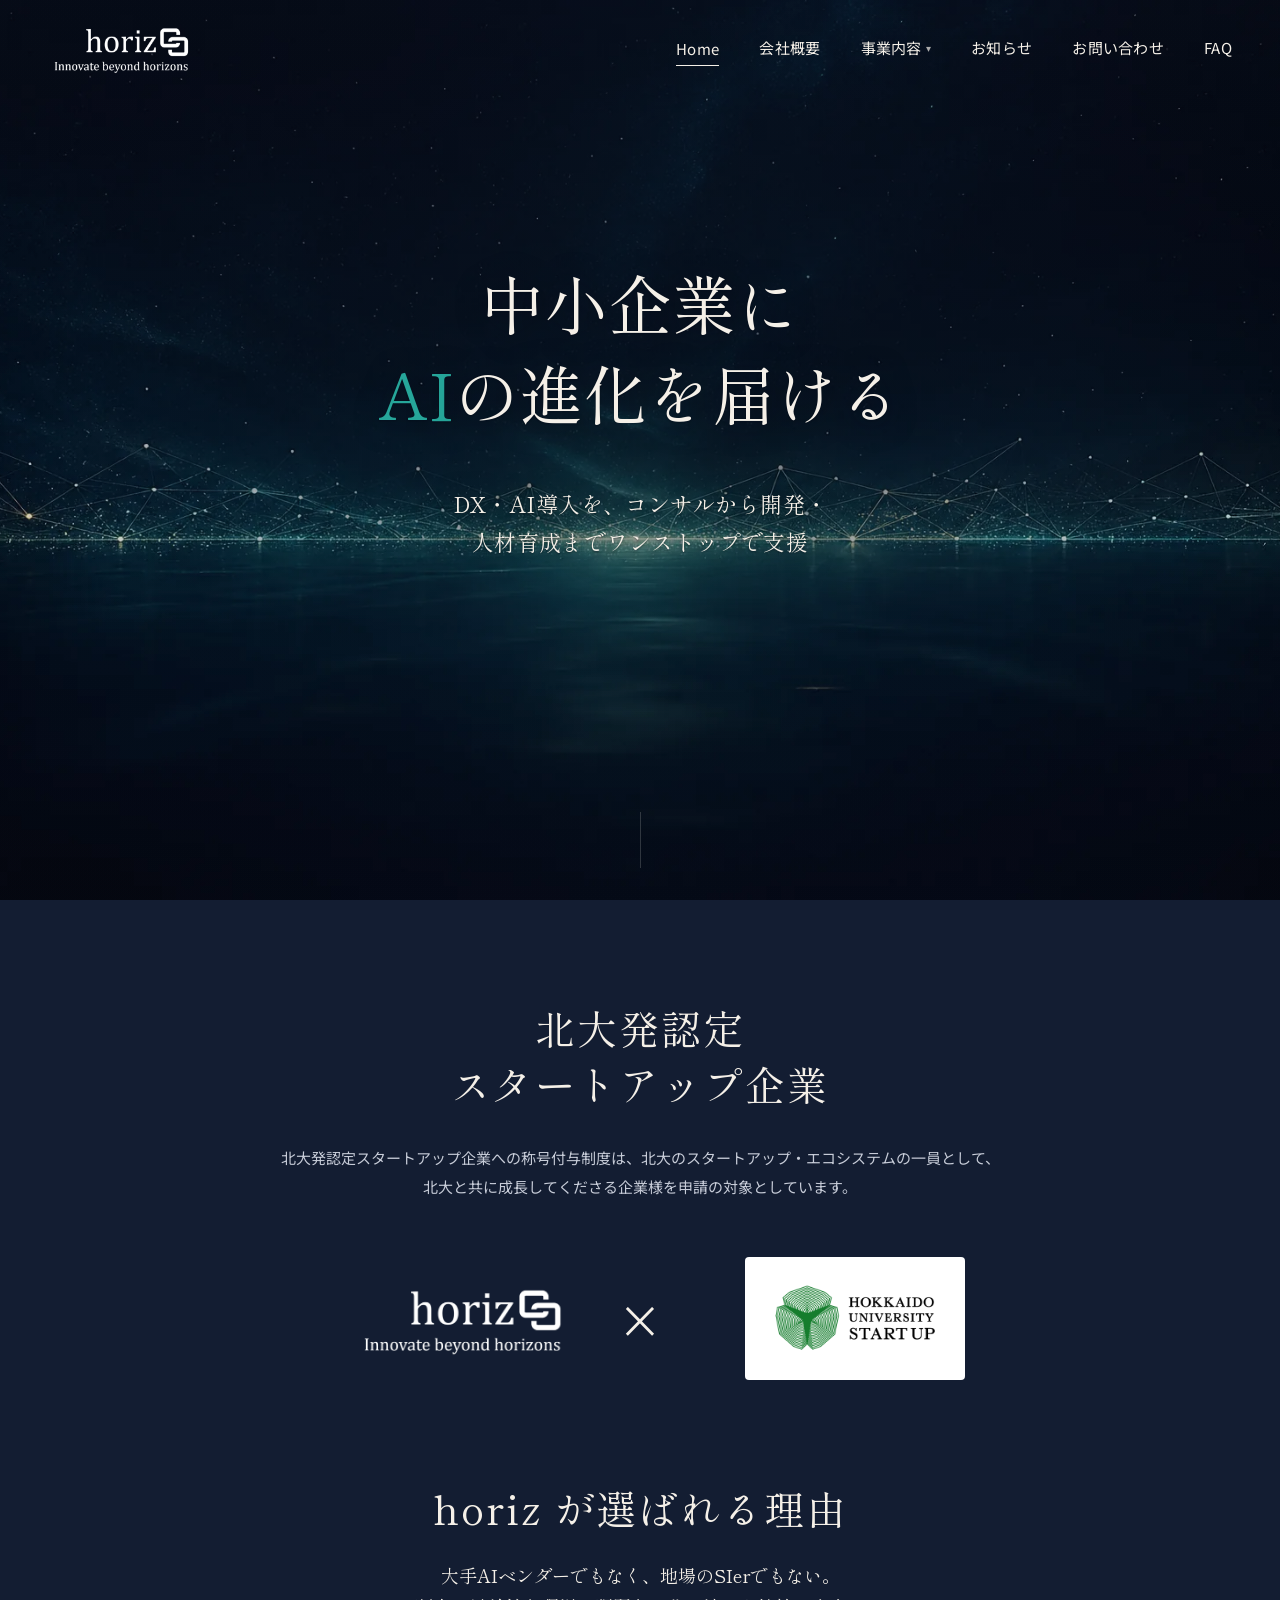
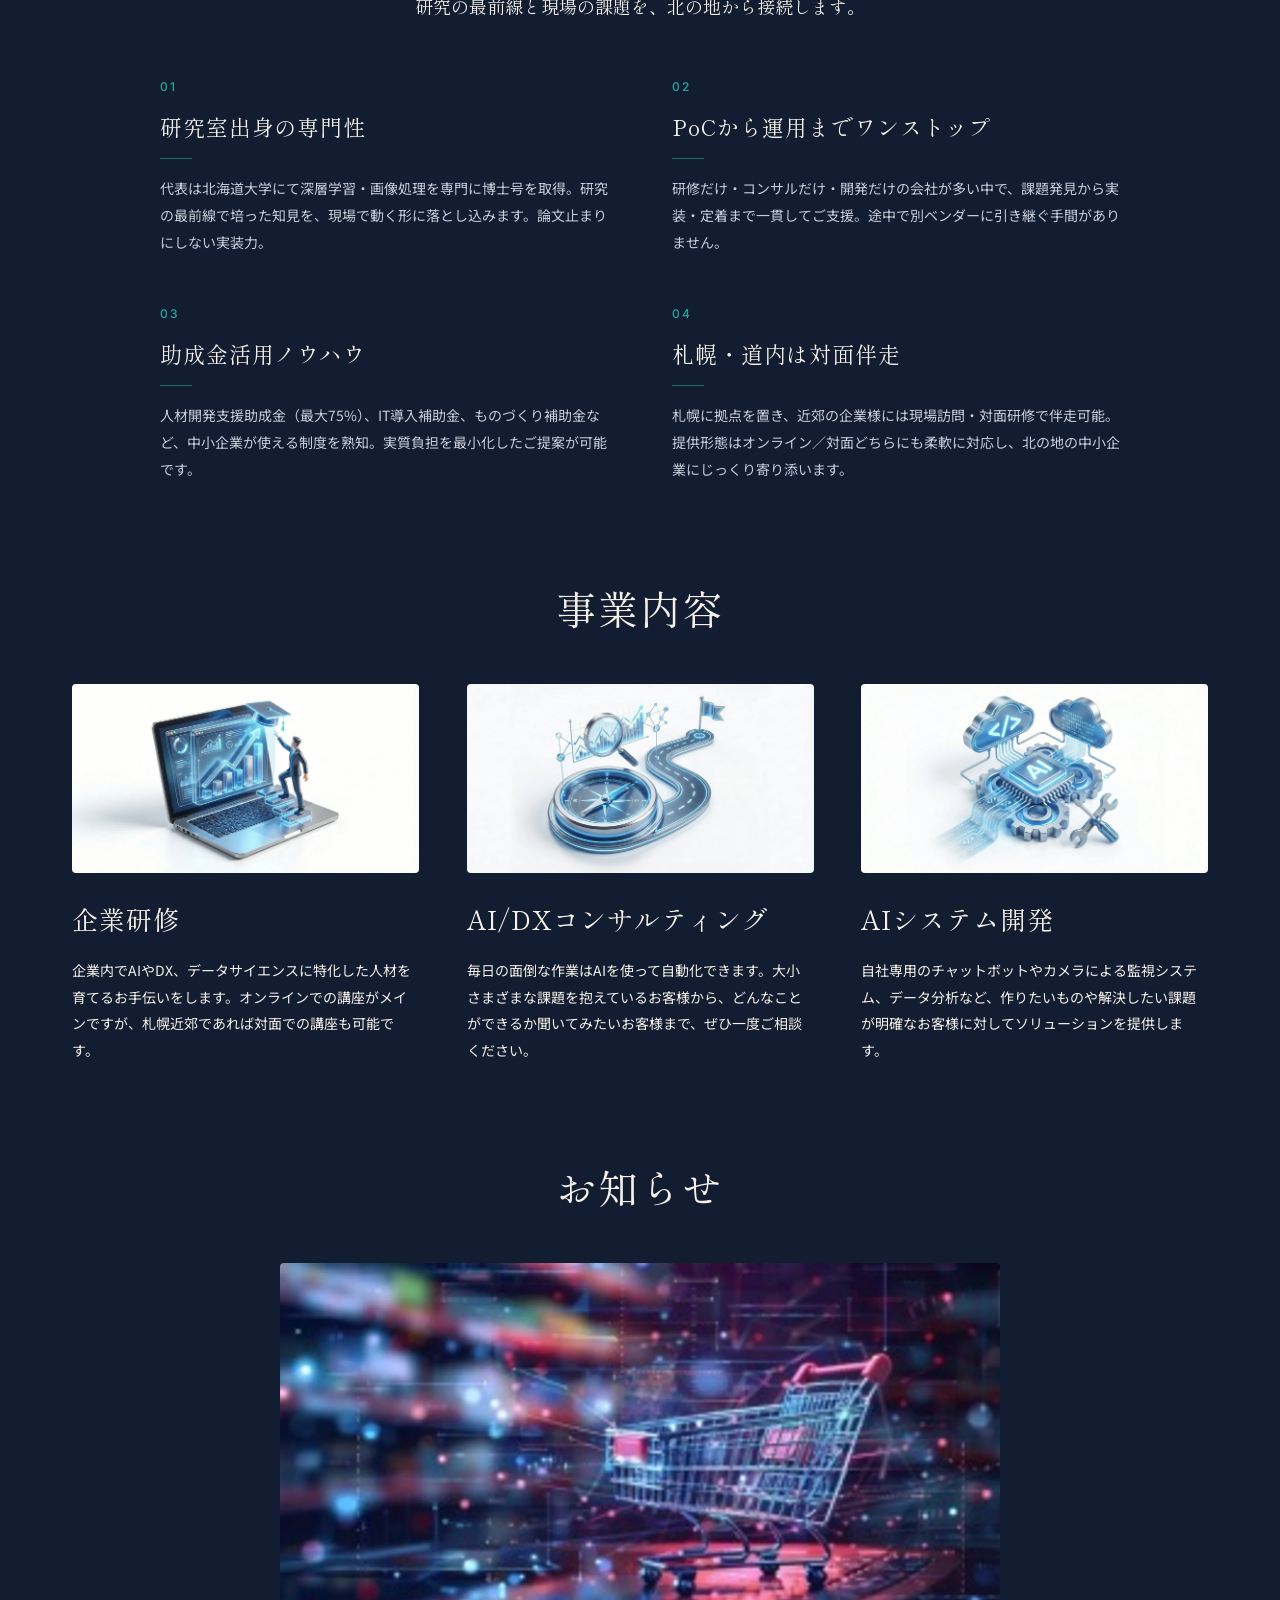
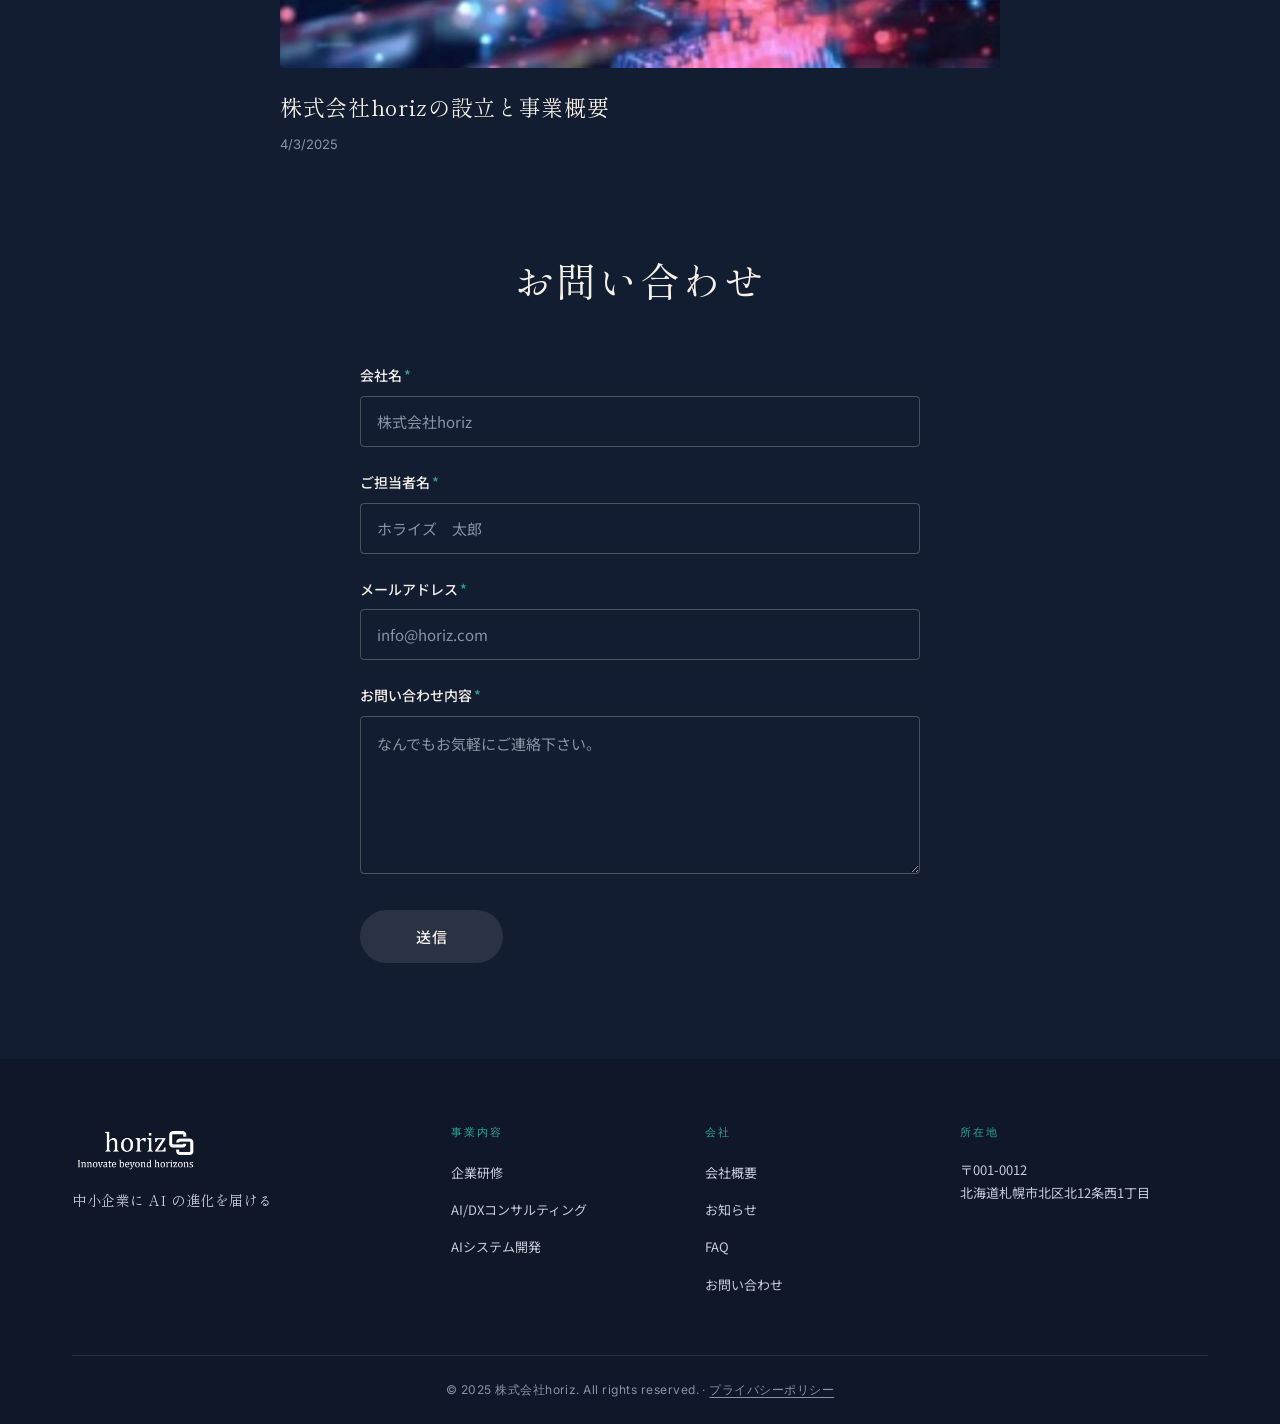
==== index.html @ b1326341 "hero: テキスト中央寄せ＋上寄り配置で輝点ホライズンを回避、可読性強化 - justify-content: center で水平中央 - align-items: flex-start + pa" ====
<!doctype html>
<html lang="ja">
<head>
<meta charset="utf-8">
<meta name="viewport" content="width=device-width, initial-scale=1">
<script>
// WebP サポート検出 — 検出できたら <html> に webp-supported クラスを付与
(function () {
  var img = new Image();
  img.onload = img.onerror = function () {
    if (img.height === 2) document.documentElement.classList.add('webp-supported');
  };
  img.src = '[data-uri]';
})();
</script>
<title>札幌のAI/DX研修・コンサル | 株式会社horiz</title>
<meta name="description" content="中小企業に AI の進化を届ける。AI/DX法人研修、コンサルティング、AIシステム開発をワンストップで支援。札幌・北海道発、北大認定スタートアップ。">
<link rel="canonical" href="https://horiz-ai.com/">
<link rel="icon" href="/assets/images/icon.png">

<!-- Open Graph -->
<meta property="og:title" content="札幌のAI/DX研修・コンサル | 株式会社horiz">
<meta property="og:description" content="中小企業に AI の進化を届ける。AI/DX法人研修、コンサルティング、AIシステム開発をワンストップで支援。札幌・北海道発、北大認定スタートアップ。">
<meta property="og:type" content="website">
<meta property="og:url" content="https://horiz-ai.com/">
<meta property="og:image" content="https://horiz-ai.com/assets/images/home_hero.png">
<meta property="og:site_name" content="株式会社horiz">
<meta property="og:locale" content="ja_JP">

<!-- Twitter -->
<meta name="twitter:card" content="summary_large_image">
<meta name="twitter:title" content="札幌のAI/DX研修・コンサル | 株式会社horiz">
<meta name="twitter:description" content="中小企業に AI の進化を届ける。AI/DX法人研修、コンサルティング、AIシステム開発をワンストップで支援。札幌・北海道発、北大認定スタートアップ。">
<meta name="twitter:image" content="https://horiz-ai.com/assets/images/home_hero.png">

<link rel="preconnect" href="https://fonts.googleapis.com">
<link rel="preconnect" href="https://fonts.gstatic.com" crossorigin>
<link rel="dns-prefetch" href="https://horiz-ai.com">
<link href="https://fonts.googleapis.com/css2?family=Shippori+Mincho:wght@400;500;600;700&family=Noto+Sans+JP:wght@300;400;500;700&family=Inter:wght@300;400;500;600&display=swap" rel="stylesheet">
<link rel="stylesheet" href="/assets/css/style.css?v=1777561081">
<link rel="preload" as="image" href="/assets/images/home_hero.webp" type="image/webp" fetchpriority="high"><link rel="preload" as="image" href="/assets/images/home_hero.png" fetchpriority="high">




<script type="application/ld+json">
{
  "@context": "https://schema.org",
  "@type": ["Organization", "LocalBusiness"],
  "name": "株式会社horiz",
  "alternateName": "horiz",
  "url": "https://horiz-ai.com",
  "logo": "https://horiz-ai.com/assets/images/logo_white.png",
  "image": "https://horiz-ai.com/assets/images/home_hero.png",
  "description": "AI・DX領域に特化したテクノロジー企業。札幌・北海道発、北大認定スタートアップ。法人研修、AI/DXコンサルティング、AIシステム開発の3本柱で中小企業をワンストップ支援。",
  "founder": {
    "@type": "Person",
    "name": "西浦 翼",
    "jobTitle": "代表取締役"
  },
  "foundingDate": "2025-03-10",
  "address": {
    "@type": "PostalAddress",
    "postalCode": "001-0012",
    "addressRegion": "北海道",
    "addressLocality": "札幌市北区",
    "streetAddress": "北12条西1丁目",
    "addressCountry": "JP"
  },
  "areaServed": {
    "@type": "Country",
    "name": "Japan"
  },
  "knowsAbout": ["AI", "DX", "深層学習", "画像処理", "機械学習", "生成AI"],
  "sameAs": []
}
</script>


</head>
<body class="page-home">
<a class="skip-link" href="#main">本文へスキップ</a>
<div class="scroll-progress" aria-hidden="true"></div>

<header class="site-header">
  <div class="header-inner">
    <a class="brand" href="/">
      <img src="/assets/images/logo_white.png" alt="horiz — Innovate beyond horizons" class="brand-mark">
    </a>
    <button class="nav-toggle" aria-label="メニューを開く" aria-expanded="false" aria-controls="primaryNav">
      <span></span><span></span><span></span>
    </button>
    <nav class="primary-nav" id="primaryNav">
      <ul class="nav-list"><li class="nav-item is-active"><a class="nav-link" href="/">Home</a></li><li class="nav-item"><a class="nav-link" href="/about/">会社概要</a></li><li class="nav-item has-dropdown">  <span class="nav-link">事業内容<span class="caret">▾</span></span>  <div class="nav-dropdown"><a class="nav-sub-item" href="/training/">企業研修</a><a class="nav-sub-item" href="/consulting/">AI/DXコンサルティング</a><a class="nav-sub-item" href="/development/">システム開発</a></div></li><li class="nav-item"><a class="nav-link" href="/news/">お知らせ</a></li><li class="nav-item"><a class="nav-link" href="/contact/">お問い合わせ</a></li><li class="nav-item"><a class="nav-link" href="/faq/">FAQ</a></li></ul>
    </nav>
  </div>
</header>
<main id="main" tabindex="-1">

<section class="hero hero-home bg-home">
  <div class="hero-inner hero-home-inner">
    <div class="hero-text">
      <h1 class="hero-title">
        <span class="hero-line">中小企業に</span>
        <span class="hero-line"><span class="accent-teal">AI</span>の進化を届ける</span>
      </h1>
      <p class="hero-lede">DX・AI導入を、コンサルから開発・<br>人材育成までワンストップで支援</p>
    </div>
  </div>
  <div class="scroll-indicator" aria-hidden="true"><span class="scroll-indicator-line"></span></div>
</section>

<section class="section section-hus">
  <div class="container">
    <h2 class="section-title">北大発認定<br>スタートアップ企業</h2>
    <p class="hus-body">北大発認定スタートアップ企業への称号付与制度は、北大のスタートアップ・エコシステムの一員として、北大と共に成長してくださる企業様を申請の対象としています。</p>
    <div class="hus-lockup">
      <picture><source srcset="/assets/images/logo_white.webp" type="image/webp"><img src="/assets/images/logo_white.png" alt="horiz" class="hus-horiz" loading="lazy" decoding="async"></picture>
      <span class="hus-x">×</span>
      <picture><source srcset="/assets/images/hus_logo.webp" type="image/webp"><img src="/assets/images/hus_logo.png" alt="HOKKAIDO UNIVERSITY START UP" class="hus-img" loading="lazy" decoding="async"></picture>
    </div>
  </div>
</section>

<section class="section section-why">
  <div class="container">
    <h2 class="section-title">horiz が選ばれる理由</h2>
    <p class="section-lede">大手AIベンダーでもなく、地場のSIerでもない。<br>研究の最前線と現場の課題を、北の地から接続します。</p>
    <div class="why-grid">
      <div class="why-cell">
        <span class="why-num">01</span>
        <h3 class="why-title">研究室出身の専門性</h3>
        <p class="why-body">代表は北海道大学にて深層学習・画像処理を専門に博士号を取得。研究の最前線で培った知見を、現場で動く形に落とし込みます。論文止まりにしない実装力。</p>
      </div>
      <div class="why-cell">
        <span class="why-num">02</span>
        <h3 class="why-title">PoCから運用までワンストップ</h3>
        <p class="why-body">研修だけ・コンサルだけ・開発だけの会社が多い中で、課題発見から実装・定着まで一貫してご支援。途中で別ベンダーに引き継ぐ手間がありません。</p>
      </div>
      <div class="why-cell">
        <span class="why-num">03</span>
        <h3 class="why-title">助成金活用ノウハウ</h3>
        <p class="why-body">人材開発支援助成金（最大75%）、IT導入補助金、ものづくり補助金など、中小企業が使える制度を熟知。実質負担を最小化したご提案が可能です。</p>
      </div>
      <div class="why-cell">
        <span class="why-num">04</span>
        <h3 class="why-title">札幌・道内は対面伴走</h3>
        <p class="why-body">札幌に拠点を置き、近郊の企業様には現場訪問・対面研修で伴走可能。提供形態はオンライン／対面どちらにも柔軟に対応し、北の地の中小企業にじっくり寄り添います。</p>
      </div>
    </div>
  </div>
</section>

<section class="section section-services">
  <div class="container">
    <h2 class="section-title">事業内容</h2>
    <div class="services-grid">
      <a class="service-tile" href="/training/">
        <div class="service-image"><picture><source srcset="/assets/images/svc_training.webp" type="image/webp"><img src="/assets/images/svc_training.png" alt="企業研修" loading="lazy" decoding="async"></picture></div>
        <h3 class="service-title">企業研修</h3>
        <p class="service-body">企業内でAIやDX、データサイエンスに特化した人材を育てるお手伝いをします。オンラインでの講座がメインですが、札幌近郊であれば対面での講座も可能です。</p>
      </a>
      <a class="service-tile" href="/consulting/">
        <div class="service-image"><picture><source srcset="/assets/images/svc_consulting.webp" type="image/webp"><img src="/assets/images/svc_consulting.png" alt="AI/DXコンサルティング" loading="lazy" decoding="async"></picture></div>
        <h3 class="service-title">AI/DXコンサルティング</h3>
        <p class="service-body">毎日の面倒な作業はAIを使って自動化できます。大小さまざまな課題を抱えているお客様から、どんなことができるか聞いてみたいお客様まで、ぜひ一度ご相談ください。</p>
      </a>
      <a class="service-tile" href="/development/">
        <div class="service-image"><picture><source srcset="/assets/images/svc_development.webp" type="image/webp"><img src="/assets/images/svc_development.png" alt="AIシステム開発" loading="lazy" decoding="async"></picture></div>
        <h3 class="service-title">AIシステム開発</h3>
        <p class="service-body">自社専用のチャットボットやカメラによる監視システム、データ分析など、作りたいものや解決したい課題が明確なお客様に対してソリューションを提供します。</p>
      </a>
    </div>
  </div>
</section>

<section class="section section-news-teaser">
  <div class="container">
    <h2 class="section-title">お知らせ</h2>
    <div class="news-teaser">
      <a class="news-card" href="/news/">
        <div class="news-image"><picture><source srcset="/assets/images/case_forecast.webp" type="image/webp"><img src="/assets/images/case_forecast.jpg" alt="" loading="lazy" decoding="async"></picture></div>
        <h3 class="news-title">株式会社horizの設立と事業概要</h3>
        <p class="news-date">4/3/2025</p>
      </a>
    </div>
  </div>
</section>

<section class="section section-contact" id="contact">
  <div class="container">
    <h2 class="section-title">お問い合わせ</h2>
    <form class="contact-form" action="#mailto" method="post">
      <div class="form-row">
        <label class="form-label" for="company">会社名<span class="req">*</span></label>
        <input type="text" id="company" name="company" placeholder="株式会社horiz" required>
      </div>
      <div class="form-row">
        <label class="form-label" for="name">ご担当者名<span class="req">*</span></label>
        <input type="text" id="name" name="name" placeholder="ホライズ　太郎" required>
      </div>
      <div class="form-row">
        <label class="form-label" for="email">メールアドレス<span class="req">*</span></label>
        <input type="email" id="email" name="email" placeholder="info@horiz.com" required>
      </div>
      <div class="form-row">
        <label class="form-label" for="message">お問い合わせ内容<span class="req">*</span></label>
        <textarea id="message" name="message" rows="5" placeholder="なんでもお気軽にご連絡下さい。" required></textarea>
      </div>
      <button class="form-submit" type="submit">送信</button>
      <div class="form-status" role="status" aria-live="polite">
        <strong>メールアプリを開きました。</strong> 内容を確認のうえ送信してください。<br>
        メールアプリが起動しない場合は、お手数ですが <a href="mailto:horiz.hokudai@gmail.com">horiz.hokudai@gmail.com</a> 宛にお送りください。
      </div>
    </form>
  </div>
</section>
</main>

<footer class="site-footer">
  <div class="footer-inner">
    <div class="footer-grid">
      <div class="footer-col footer-brand">
        <img src="/assets/images/logo_white.png" alt="horiz" class="footer-logo">
        <p class="footer-tagline">中小企業に AI の進化を届ける</p>
      </div>
      <nav class="footer-col" aria-label="フッター・ナビゲーション">
        <h4 class="footer-heading">事業内容</h4>
        <ul class="footer-links">
          <li><a href="/training/">企業研修</a></li>
          <li><a href="/consulting/">AI/DXコンサルティング</a></li>
          <li><a href="/development/">AIシステム開発</a></li>
        </ul>
      </nav>
      <nav class="footer-col" aria-label="フッター・会社情報">
        <h4 class="footer-heading">会社</h4>
        <ul class="footer-links">
          <li><a href="/about/">会社概要</a></li>
          <li><a href="/news/">お知らせ</a></li>
          <li><a href="/faq/">FAQ</a></li>
          <li><a href="/contact/">お問い合わせ</a></li>
        </ul>
      </nav>
      <div class="footer-col">
        <h4 class="footer-heading">所在地</h4>
        <p class="footer-address">〒001-0012<br>北海道札幌市北区北12条西1丁目</p>
      </div>
    </div>
    <div class="footer-bottom">
      <p class="copyright">© 2025 株式会社horiz. All rights reserved. · <a href="/privacy/" class="footer-legal-link">プライバシーポリシー</a></p>
    </div>
  </div>
</footer>
<button class="back-to-top" aria-label="ページトップへ戻る" type="button"><span aria-hidden="true">↑</span></button>
<a class="floating-cta" href="/contact/">無料相談 →</a>
<script>
(function () {
  // ────── 旧Hostinger版のService Worker / Cache Storage を一括解除 ──────
  // Hostinger Builder製のサイトはPWA化のためSWを登録していたため、
  // URLバー直打ちで古いキャッシュが返る問題が発生する。これを掃除する。
  if ('serviceWorker' in navigator && navigator.serviceWorker.getRegistrations) {
    navigator.serviceWorker.getRegistrations().then(function (regs) {
      regs.forEach(function (r) { try { r.unregister(); } catch (e) {} });
    }).catch(function () {});
  }
  if (typeof caches !== 'undefined' && caches.keys) {
    caches.keys().then(function (keys) {
      keys.forEach(function (k) { try { caches.delete(k); } catch (e) {} });
    }).catch(function () {});
  }

  // ────── ヘッダー / Back-to-Top / Floating CTA / スクロール進捗バー ──────
  var header = document.querySelector('.site-header');
  var backTop = document.querySelector('.back-to-top');
  var floatCta = document.querySelector('.floating-cta');
  var progress = document.querySelector('.scroll-progress');
  var lastScroll = -1;
  var rafId = null;
  function updateScrollUI() {
    rafId = null;
    var y = window.pageYOffset || document.documentElement.scrollTop;
    if (y === lastScroll) return;
    lastScroll = y;
    if (header) {
      if (y > 40) header.classList.add('is-scrolled');
      else header.classList.remove('is-scrolled');
    }
    if (backTop) {
      if (y > 600) backTop.classList.add('is-visible');
      else backTop.classList.remove('is-visible');
    }
    if (floatCta) {
      if (y > 400) floatCta.classList.add('is-visible');
      else floatCta.classList.remove('is-visible');
    }
    if (progress) {
      var docH = document.documentElement.scrollHeight - window.innerHeight;
      var pct = docH > 0 ? Math.min(100, (y / docH) * 100) : 0;
      progress.style.transform = 'scaleX(' + (pct / 100) + ')';
    }
  }
  window.addEventListener('scroll', function () {
    if (rafId === null) rafId = window.requestAnimationFrame(updateScrollUI);
  }, { passive: true });
  updateScrollUI();
  if (backTop) {
    backTop.addEventListener('click', function () {
      window.scrollTo({ top: 0, behavior: 'smooth' });
    });
  }

  // ────── ハンバーガー ──────
  var toggle = document.querySelector('.nav-toggle');
  var nav = document.querySelector('.primary-nav');
  if (toggle && nav) {
    toggle.addEventListener('click', function () {
      var open = nav.classList.toggle('is-open');
      toggle.classList.toggle('is-open', open);
      toggle.setAttribute('aria-expanded', open ? 'true' : 'false');
      document.body.classList.toggle('nav-locked', open);
    });
    nav.querySelectorAll('a').forEach(function (a) {
      a.addEventListener('click', function () {
        nav.classList.remove('is-open');
        toggle.classList.remove('is-open');
        toggle.setAttribute('aria-expanded', 'false');
        document.body.classList.remove('nav-locked');
      });
    });
  }

  // ────── スクロールフェードイン ──────
  if (typeof window.IntersectionObserver === 'undefined') return;
  if (window.matchMedia && window.matchMedia('(prefers-reduced-motion: reduce)').matches) return;
  var targets = document.querySelectorAll('.section, .page-hero, .hero, .greeting-grid, .course-row, .service-tile, .flow-row, .faq-item, .news-card, .news-item');
  targets.forEach(function (el) { el.classList.add('fade-in'); });
  // services-grid の中の service-tile には index ベースの遅延を付与してステガード
  document.querySelectorAll('.services-grid').forEach(function (g) {
    g.querySelectorAll('.service-tile').forEach(function (tile, i) {
      tile.style.transitionDelay = (i * 90) + 'ms';
    });
  });
  document.querySelectorAll('.usp-grid').forEach(function (g) {
    g.querySelectorAll('.usp-cell').forEach(function (cell, i) {
      cell.classList.add('fade-in');
      cell.style.transitionDelay = (i * 90) + 'ms';
    });
  });
  var io = new IntersectionObserver(function (entries) {
    entries.forEach(function (e) {
      if (e.isIntersecting) {
        e.target.classList.add('is-visible');
        io.unobserve(e.target);
      }
    });
  }, { threshold: 0.08, rootMargin: '0px 0px -10% 0px' });
  targets.forEach(function (el) { io.observe(el); });
  document.querySelectorAll('.usp-cell.fade-in').forEach(function (el) { io.observe(el); });
  // ファーストビューは即時表示
  setTimeout(function () {
    document.querySelectorAll('.hero, .page-hero').forEach(function (el) { el.classList.add('is-visible'); });
  }, 50);

  // ────── お問い合わせフォームを mailto: にハイジャック (Cloudflare Pages 移行前の暫定) ──────
  var form = document.querySelector('.contact-form');
  if (form && form.getAttribute('action') === '#mailto') {
    form.addEventListener('submit', function (e) {
      e.preventDefault();
      var get = function (name) {
        var el = form.querySelector('[name="' + name + '"]');
        return el ? (el.value || '').trim() : '';
      };
      var company = get('company'), name = get('name'), email = get('email'), msg = get('message');
      var subject = '[horiz-ai.com お問い合わせ] ' + (company || '会社名未入力');
      var body =
        '会社名: ' + company + '\n' +
        'ご担当者名: ' + name + '\n' +
        'メールアドレス: ' + email + '\n\n' +
        'お問い合わせ内容:\n' + msg + '\n';
      var to = 'horiz.hokudai@gmail.com';
      window.location.href = 'mailto:' + to + '?subject=' + encodeURIComponent(subject) + '&body=' + encodeURIComponent(body);
      // ステータスメッセージ表示
      var status = form.querySelector('.form-status');
      if (status) status.classList.add('is-visible');
    });
  }
})();
</script>
</body>
</html>
---- assets/css/style.css ----
/* ============================================================
   horiz-ai.com — Hostinger 版を踏襲する静的サイト用 CSS
   Tokens: dark navy bg、cream text、teal accent、Shippori Mincho 見出し
   ============================================================ */

:root {
  --bg-1: #131D32;        /* メイン背景 (dark navy) */
  --bg-2: #0F1729;        /* 一段濃い navy */
  --bg-3: #1B2742;        /* セクション境界用 */
  --ink-1: #F5F0E8;       /* メインテキスト (warm white) */
  --ink-2: #C7CCD8;       /* サブテキスト */
  --ink-3: #8993A6;       /* 弱テキスト */
  --teal:  #26A69A;       /* アクセント teal */
  --teal-2: #1E867C;
  --gold:  #D4A862;
  --line:  rgba(245, 240, 232, 0.10);

  --serif: 'Shippori Mincho', 'Noto Serif JP', 'Hiragino Mincho ProN', 'Yu Mincho', serif;
  --sans:  'Noto Sans JP', 'Hiragino Sans', sans-serif;
  --inter: 'Inter', sans-serif;

  --container: 1200px;
  --container-narrow: 880px;
  --header-h: 96px;
}

* { box-sizing: border-box; }
html, body { margin: 0; padding: 0; }

html {
  background: var(--bg-1);
  color: var(--ink-1);
  font-family: var(--sans);
  font-weight: 400;
  font-size: 16px;
  line-height: 1.7;
  -webkit-font-smoothing: antialiased;
  text-rendering: optimizeLegibility;
}

body { min-height: 100vh; background: var(--bg-1); }

img { max-width: 100%; height: auto; display: block; }

a { color: inherit; text-decoration: none; }
a:hover { color: var(--teal); }

main { display: block; }

.container {
  width: 100%;
  max-width: var(--container);
  margin: 0 auto;
  padding: 0 32px;
}
.container.narrow { max-width: var(--container-narrow); }

@media (max-width: 720px) {
  .container { padding: 0 20px; }
}

/* ────────────────────────────────────────────────────────────
   ヘッダー — 左ロゴ＋タグライン、右ナビ。CTAボタン無し（Hostinger踏襲）
   ──────────────────────────────────────────────────────────── */

.site-header {
  position: fixed;
  top: 0; left: 0; right: 0;
  z-index: 100;
  height: var(--header-h);
  background: transparent;
  transition: background-color 0.3s ease, height 0.3s ease, backdrop-filter 0.3s ease;
}
.site-header.is-scrolled {
  background: rgba(15, 23, 41, 0.85);
  backdrop-filter: saturate(140%) blur(10px);
  -webkit-backdrop-filter: saturate(140%) blur(10px);
  height: 72px;
  border-bottom: 1px solid var(--line);
}
.site-header.is-scrolled .brand-mark { width: 120px; transition: width 0.3s ease; }
.brand-mark { transition: width 0.3s ease; }

/* ハンバーガー (モバイル) */
.nav-toggle {
  display: none;
  background: transparent;
  border: 1px solid rgba(245, 240, 232, 0.30);
  width: 40px;
  height: 40px;
  border-radius: 4px;
  cursor: pointer;
  position: relative;
  padding: 0;
}
.nav-toggle span {
  position: absolute;
  left: 9px; right: 9px;
  height: 1.5px;
  background: var(--ink-1);
  transition: transform 0.25s ease, opacity 0.2s ease, top 0.25s ease;
}
.nav-toggle span:nth-child(1) { top: 13px; }
.nav-toggle span:nth-child(2) { top: 19px; }
.nav-toggle span:nth-child(3) { top: 25px; }
.nav-toggle.is-open span:nth-child(1) { top: 19px; transform: rotate(45deg); }
.nav-toggle.is-open span:nth-child(2) { opacity: 0; }
.nav-toggle.is-open span:nth-child(3) { top: 19px; transform: rotate(-45deg); }
@media (max-width: 820px) {
  .nav-toggle { display: block; }
}

.header-inner {
  max-width: 1440px;
  height: 100%;
  margin: 0 auto;
  padding: 0 48px;
  display: flex;
  align-items: center;
  justify-content: space-between;
  gap: 32px;
}

.brand {
  display: inline-flex;
  align-items: center;
  line-height: 1;
}
.brand-mark { width: 150px; height: auto; }

.primary-nav { display: flex; align-items: center; }
.nav-list {
  list-style: none;
  margin: 0;
  padding: 0;
  display: flex;
  gap: 40px;
  align-items: center;
}
.nav-item { position: relative; }
.nav-link {
  font-family: var(--sans);
  font-size: 15px;
  font-weight: 400;
  color: var(--ink-1);
  letter-spacing: 0.02em;
  cursor: pointer;
  display: inline-flex;
  align-items: center;
  gap: 4px;
  padding: 6px 0;
}
.nav-item.is-active .nav-link {
  border-bottom: 1px solid var(--ink-1);
  padding-bottom: 4px;
}
.nav-link:hover { color: var(--teal); }
.caret { font-size: 10px; opacity: 0.7; transform: translateY(-1px); }

.nav-dropdown {
  position: absolute;
  top: 100%;
  left: 50%;
  transform: translateX(-50%) translateY(8px);
  background: var(--bg-2);
  border: 1px solid var(--line);
  border-radius: 4px;
  padding: 8px 0;
  min-width: 220px;
  opacity: 0;
  pointer-events: none;
  transition: opacity 0.15s ease, transform 0.15s ease;
  z-index: 200;
}
.has-dropdown:hover .nav-dropdown {
  opacity: 1;
  pointer-events: auto;
  transform: translateX(-50%) translateY(0);
}
.nav-sub-item {
  display: block;
  padding: 10px 18px;
  font-size: 14px;
  color: var(--ink-1);
  white-space: nowrap;
}
.nav-sub-item:hover { background: var(--bg-3); color: var(--teal); }

@media (max-width: 1080px) {
  .nav-list { gap: 24px; }
  .header-inner { padding: 0 28px; }
  .brand-mark { width: 110px; }
}
@media (max-width: 820px) {
  .header-inner { padding: 0 18px; }
  .brand-mark { width: 110px; }

  .primary-nav {
    position: fixed;
    top: 0;
    right: 0;
    bottom: 0;
    width: min(360px, 86vw);
    background: var(--bg-2);
    padding: 96px 32px 32px;
    transform: translateX(100%);
    transition: transform 0.3s cubic-bezier(.2,.7,.2,1);
    box-shadow: -16px 0 40px rgba(0,0,0,0.35);
    overflow-y: auto;
  }
  .primary-nav.is-open { transform: translateX(0); }
  .nav-list { flex-direction: column; align-items: stretch; gap: 4px; }
  .nav-item { width: 100%; }
  .nav-link {
    width: 100%;
    padding: 14px 12px;
    border-bottom: 1px solid var(--line);
    font-size: 16px;
  }
  .nav-item.is-active .nav-link { border-bottom: 1px solid var(--teal); }
  .nav-dropdown {
    position: static;
    transform: none;
    opacity: 1;
    pointer-events: auto;
    background: transparent;
    border: none;
    padding: 0 0 12px 16px;
    min-width: 0;
  }
  .has-dropdown .nav-link { border-bottom: 1px solid var(--line); }
  .nav-sub-item {
    padding: 10px 12px;
    font-size: 14px;
    color: var(--ink-2);
  }
  .nav-sub-item:hover { background: transparent; color: var(--teal); }
  .caret { display: none; }

  body.nav-locked { overflow: hidden; }
  body.nav-locked::after {
    content: '';
    position: fixed;
    inset: 0;
    background: rgba(0,0,0,0.5);
    z-index: 99;
  }
}

/* ────────────────────────────────────────────────────────────
   ヒーロー (トップ) — フル背景画像、テキスト右側
   ──────────────────────────────────────────────────────────── */

.hero {
  position: relative;
  width: 100%;
  background-color: var(--bg-1);
  background-size: cover;
  background-position: center;
  background-repeat: no-repeat;
  color: var(--ink-1);
}

/* ヒーロー背景画像 — WebP優先、未対応ブラウザはPNG/JPGにフォールバック */
.bg-home        { background-image: url('/assets/images/home_hero.png'); }
.bg-training    { background-image: url('/assets/images/training_hero.jpg'); }
.bg-consulting  { background-image: url('/assets/images/consulting_hero.jpg'); }
.bg-development { background-image: url('/assets/images/development_hero.jpg'); }
/* `webp-supported` クラスは <html> に JS で付与される。下記参照 */
html.webp-supported .bg-home        { background-image: url('/assets/images/home_hero.webp'); }
html.webp-supported .bg-training    { background-image: url('/assets/images/training_hero.webp'); }
html.webp-supported .bg-consulting  { background-image: url('/assets/images/consulting_hero.webp'); }
html.webp-supported .bg-development { background-image: url('/assets/images/development_hero.webp'); }

.hero-home {
  min-height: 100vh;
  min-height: 100svh;
  display: flex;
  /* 縦方向はやや上寄せ — 画像中央の輝点ホライズンライン上にテキストが乗らないように */
  align-items: flex-start;
  justify-content: center;
  padding-top: calc(var(--header-h) + 18vh);
}
/* テキスト後方を集中的に暗くする — ラジアル位置をテキスト中心(38%)に合わせる */
.hero-home::before {
  content: '';
  position: absolute;
  inset: 0;
  background:
    radial-gradient(ellipse 60% 38% at 50% 38%, rgba(8,14,28,0.70) 0%, rgba(8,14,28,0.38) 55%, rgba(8,14,28,0.05) 100%),
    linear-gradient(180deg, rgba(19,29,50,0.28) 0%, rgba(19,29,50,0.04) 45%, rgba(19,29,50,0.18) 100%);
  pointer-events: none;
}

.hero-home-inner {
  position: relative;
  width: 100%;
  max-width: 1440px;
  padding: 0 40px;
  display: flex;
  justify-content: center;
}

.hero-text {
  text-align: center;
  max-width: 760px;
  /* 文字自体にも軽くシャドウを乗せて輝点ライン上でも読めるように */
  text-shadow: 0 2px 28px rgba(8,14,28,0.65), 0 1px 2px rgba(8,14,28,0.4);
}

.hero-title {
  font-family: var(--serif);
  font-weight: 400;
  font-size: 64px;
  line-height: 1.4;
  margin: 0 0 48px;
  color: var(--ink-1);
}
.hero-line { display: block; }
.accent-teal { color: var(--teal); }

.hero-lede {
  font-family: var(--serif);
  font-size: 22px;
  line-height: 1.7;
  margin: 0;
  color: var(--ink-1);
  letter-spacing: 0.02em;
}

@media (max-width: 1080px) {
  .hero-home { padding-top: calc(var(--header-h) + 14vh); }
  .hero-home-inner { padding: 0 40px; }
  .hero-title { font-size: 52px; }
}
@media (max-width: 720px) {
  .hero-home { min-height: 80vh; padding-top: calc(var(--header-h) + 10vh); }
  .hero-home-inner { padding: 0 24px; }
  .hero-title { font-size: 36px; margin-bottom: 32px; }
  .hero-lede { font-size: 16px; }
  .hero-lede br { display: none; }
}

/* ────────────────────────────────────────────────────────────
   ページヘッダー (training/consulting/development)
   フル背景写真 + 中央タイトル + 3カラム USP
   ──────────────────────────────────────────────────────────── */

.page-hero {
  position: relative;
  background: var(--bg-1);
  background-size: cover;
  background-position: center;
  padding-top: calc(var(--header-h) + 60px);
  padding-bottom: 60px;
  text-align: center;
  color: var(--ink-1);
}

.page-hero-photo {
  min-height: 480px;
  padding-bottom: 80px;
  display: flex;
  flex-direction: column;
  justify-content: center;
}
.page-hero-overlay {
  position: absolute;
  inset: 0;
  background: linear-gradient(180deg, rgba(19,29,50,0.45) 0%, rgba(19,29,50,0.55) 100%);
  pointer-events: none;
  z-index: 0;
}
.page-hero-photo > .container { position: relative; z-index: 1; }

.page-hero-plain {
  background: var(--bg-1);
  border-bottom: 1px solid var(--line);
  padding-bottom: 48px;
}

.page-hero-title {
  font-family: var(--serif);
  font-weight: 400;
  font-size: 56px;
  letter-spacing: 0.05em;
  line-height: 1.4;
  margin: 0 0 56px;
  color: var(--ink-1);
}
.page-hero-plain .page-hero-title { margin-bottom: 16px; }
.page-hero-lede {
  font-family: var(--serif);
  font-size: 18px;
  color: var(--ink-2);
  margin: 0;
}

@media (max-width: 720px) {
  .page-hero-title { font-size: 36px; margin-bottom: 36px; }
  .page-hero-photo { min-height: 360px; padding-top: calc(var(--header-h) + 40px); }
}

/* USP 3カラム (page-hero 内) — エディトリアル系: 大きな数字+下線+本文 */
.usp-grid {
  display: grid;
  grid-template-columns: repeat(3, 1fr);
  gap: 0;
  max-width: 1080px;
  margin: 0 auto;
  position: relative;
}
.usp-cell {
  text-align: center;
  padding: 16px 32px;
  position: relative;
}
/* 区切り線: 各列の左に細い縦線 (最初の列を除く) */
.usp-cell + .usp-cell::before {
  content: '';
  position: absolute;
  left: 0;
  top: 12%;
  bottom: 12%;
  width: 1px;
  background: linear-gradient(to bottom,
    transparent 0%,
    rgba(245, 240, 232, 0.18) 30%,
    rgba(245, 240, 232, 0.18) 70%,
    transparent 100%);
}
.usp-num {
  font-family: var(--serif);
  font-size: 38px;
  font-weight: 400;
  letter-spacing: 0.05em;
  color: var(--teal);
  display: block;
  line-height: 1;
  margin-bottom: 18px;
  position: relative;
}
/* 数字下のヘアライン下線 */
.usp-num::after {
  content: '';
  display: block;
  width: 28px;
  height: 1px;
  background: var(--teal);
  margin: 14px auto 0;
  opacity: 0.7;
}
.usp-text {
  font-family: var(--serif);
  font-size: 19px;
  line-height: 1.7;
  margin: 0;
  color: var(--ink-1);
  letter-spacing: 0.02em;
}
@media (max-width: 720px) {
  .usp-grid { grid-template-columns: 1fr; gap: 8px; }
  .usp-cell { padding: 20px 16px; }
  .usp-cell + .usp-cell::before {
    /* 縦線→横線 */
    left: 12%; right: 12%; top: 0; bottom: auto;
    width: auto; height: 1px;
    background: linear-gradient(to right,
      transparent 0%,
      rgba(245, 240, 232, 0.18) 30%,
      rgba(245, 240, 232, 0.18) 70%,
      transparent 100%);
  }
  .usp-num { font-size: 32px; margin-bottom: 14px; }
  .usp-num::after { width: 24px; margin-top: 10px; }
  .usp-text { font-size: 16px; }
}

/* ────────────────────────────────────────────────────────────
   CTA バンド — フル幅、teal 丸ピル
   ──────────────────────────────────────────────────────────── */

.cta-band {
  background: var(--bg-2);
  padding: 36px 0;
  text-align: center;
}
.cta-pill-wrap {
  text-align: center;
}
.cta-pill {
  display: inline-block;
  background: var(--teal);
  color: #fff;
  font-family: var(--sans);
  font-size: 17px;
  font-weight: 500;
  padding: 18px 56px;
  border-radius: 999px;
  letter-spacing: 0.04em;
  transition: background 0.2s ease, transform 0.2s ease;
}
.cta-pill:hover {
  background: var(--teal-2);
  color: #fff;
  transform: translateY(-1px);
}

/* ────────────────────────────────────────────────────────────
   セクション共通
   ──────────────────────────────────────────────────────────── */

.section { padding: 96px 0; background: var(--bg-1); }
.section + .section { padding-top: 0; }

.section-title {
  font-family: var(--serif);
  font-weight: 400;
  font-size: 40px;
  line-height: 1.4;
  text-align: center;
  margin: 0 0 24px;
  color: var(--ink-1);
  letter-spacing: 0.05em;
}
.section-lede {
  font-family: var(--serif);
  font-size: 18px;
  line-height: 1.7;
  text-align: center;
  color: var(--ink-1);
  margin: 0 auto 48px;
  max-width: 720px;
}

@media (max-width: 720px) {
  .section { padding: 64px 0; }
  .section-title { font-size: 28px; }
  .section-lede { font-size: 15px; margin-bottom: 32px; }
}

/* ────────────────────────────────────────────────────────────
   北大認定セクション
   ──────────────────────────────────────────────────────────── */

.section-hus {
  background: var(--bg-1);
  text-align: center;
  padding: 100px 0;
}
.section-hus .section-title { margin-bottom: 32px; }
.hus-body {
  max-width: 720px;
  margin: 0 auto 56px;
  font-family: var(--sans);
  font-size: 15px;
  line-height: 1.9;
  color: var(--ink-2);
}
.hus-lockup {
  display: flex;
  align-items: center;
  justify-content: center;
  gap: 40px;
  flex-wrap: wrap;
}
.hus-horiz { width: 220px; }
.hus-x {
  font-family: var(--serif);
  font-weight: 300;
  font-size: 56px;
  color: var(--ink-1);
  line-height: 1;
}
.hus-img { width: 220px; background: #fff; padding: 16px; border-radius: 4px; }
@media (max-width: 720px) {
  .hus-horiz { width: 160px; }
  .hus-img { width: 160px; }
  .hus-x { font-size: 36px; }
  .hus-lockup { gap: 20px; }
}

/* ────────────────────────────────────────────────────────────
   事業内容 3 カラム — 画像上、ミンチョタイトル、本文
   ──────────────────────────────────────────────────────────── */

.section-services { background: var(--bg-1); }

.services-grid {
  display: grid;
  grid-template-columns: repeat(3, 1fr);
  gap: 48px;
  margin-top: 48px;
}
.service-tile {
  display: block;
  color: var(--ink-1);
  transition: transform 0.3s cubic-bezier(.2,.7,.2,1), opacity 0.3s ease;
}
.service-tile:hover { color: var(--ink-1); transform: translateY(-6px); }
.service-tile:hover .service-image { box-shadow: 0 18px 40px rgba(0,0,0,0.35); }
.service-tile .service-image { transition: box-shadow 0.3s ease; }
.service-tile:hover .service-title { color: var(--teal); }
.service-title { transition: color 0.2s ease; }

.service-image {
  /* 元画像 1440x785 ≒ 16:9。aspect-ratio をソースに合わせて余計なクロップを避ける */
  aspect-ratio: 1440 / 785;
  background: #fff;
  border-radius: 4px;
  overflow: hidden;
  margin-bottom: 24px;
}
.service-image img {
  width: 100%;
  height: 100%;
  object-fit: cover;
  image-rendering: -webkit-optimize-contrast;
}
.service-title {
  font-family: var(--serif);
  font-weight: 400;
  font-size: 26px;
  margin: 0 0 16px;
  letter-spacing: 0.04em;
}
.service-body {
  font-family: var(--sans);
  font-size: 14px;
  line-height: 1.9;
  color: var(--ink-1);
  margin: 0;
}

@media (max-width: 1080px) {
  .services-grid { grid-template-columns: repeat(2, 1fr); gap: 32px; }
}
@media (max-width: 720px) {
  .services-grid { grid-template-columns: 1fr; gap: 32px; }
  .service-title { font-size: 22px; }
}

/* ────────────────────────────────────────────────────────────
   コース／事例リスト — 画像左、テキスト右の交互配置
   ──────────────────────────────────────────────────────────── */

.course-list {
  display: flex;
  flex-direction: column;
  gap: 56px;
  max-width: 920px;
  margin: 0 auto;
}
.course-row {
  display: grid;
  grid-template-columns: 280px 1fr;
  gap: 48px;
  align-items: center;
}
.course-image {
  aspect-ratio: 4 / 3;
  background: #fff;
  border-radius: 4px;
  overflow: hidden;
}
.course-image img {
  width: 100%;
  height: 100%;
  object-fit: cover;
}
.course-title {
  font-family: var(--serif);
  font-weight: 400;
  font-size: 30px;
  margin: 0 0 16px;
  letter-spacing: 0.05em;
  color: var(--ink-1);
}
.course-body {
  font-family: var(--sans);
  font-size: 15px;
  line-height: 1.9;
  margin: 0;
  color: var(--ink-1);
}

@media (max-width: 720px) {
  .course-row { grid-template-columns: 1fr; gap: 16px; }
  .course-image { aspect-ratio: 16 / 10; }
  .course-title { font-size: 22px; }
  .course-body { font-size: 14px; }
}

/* ────────────────────────────────────────────────────────────
   フロー (consulting) — シンプルな縦リスト、teal 左罫線
   ──────────────────────────────────────────────────────────── */

.section-flow .section-title { margin-bottom: 56px; }
.flow-list {
  display: flex;
  flex-direction: column;
  gap: 36px;
  max-width: 720px;
  margin: 0 auto;
}
.flow-row {
  border-left: 2px solid var(--teal);
  padding: 4px 0 4px 24px;
}
.flow-title {
  font-family: var(--serif);
  font-weight: 400;
  font-size: 26px;
  margin: 0 0 8px;
  color: var(--ink-1);
  letter-spacing: 0.03em;
  line-height: 1.5;
}
.flow-body {
  font-family: var(--sans);
  font-size: 15px;
  line-height: 1.85;
  margin: 0;
  color: var(--ink-2);
}
@media (max-width: 720px) {
  .flow-title { font-size: 20px; }
  .flow-body { font-size: 14px; }
}

/* ────────────────────────────────────────────────────────────
   料金・助成金
   ──────────────────────────────────────────────────────────── */

.subsidy-lead {
  font-family: var(--serif);
  font-size: 22px;
  text-align: center;
  margin: 0 0 48px;
  line-height: 1.7;
  color: var(--ink-1);
}
.subsidy-sub {
  font-family: var(--serif);
  font-weight: 400;
  font-size: 24px;
  margin: 0 0 24px;
  text-align: left;
  color: var(--ink-1);
  letter-spacing: 0.04em;
}
.subsidy-table {
  width: 100%;
  border-collapse: collapse;
  font-family: var(--sans);
  font-size: 14px;
  margin-top: 16px;
  overflow: hidden;
}
.subsidy-table thead th {
  background: var(--teal);
  color: #fff;
  font-weight: 500;
  text-align: left;
  padding: 14px 18px;
}
.subsidy-table tbody th,
.subsidy-table tbody td {
  border-bottom: 1px solid var(--line);
  padding: 16px 18px;
  text-align: left;
}
.subsidy-table .subsidy-row-label { color: var(--teal); font-weight: 500; }

.subsidy-bullets {
  list-style: none;
  padding: 0;
  margin: 0 0 24px;
  font-family: var(--serif);
  font-size: 22px;
  text-align: center;
  color: var(--ink-1);
}
.subsidy-bullets li { margin-bottom: 12px; }
.subsidy-bullets li::before { content: "・"; color: var(--teal); margin-right: 4px; }
.subsidy-note {
  font-family: var(--sans);
  font-size: 14px;
  line-height: 1.9;
  text-align: center;
  color: var(--ink-2);
  max-width: 640px;
  margin: 0 auto;
}

@media (max-width: 720px) {
  .subsidy-lead { font-size: 17px; }
  .subsidy-sub { font-size: 18px; text-align: center; }
  .subsidy-bullets { font-size: 18px; }
  .subsidy-table { font-size: 13px; }
  .subsidy-table thead th, .subsidy-table tbody th, .subsidy-table tbody td { padding: 12px 10px; }
}

/* ────────────────────────────────────────────────────────────
   会社概要 (about)
   ──────────────────────────────────────────────────────────── */

.about-lead {
  font-family: var(--serif);
  font-size: 18px;
  line-height: 2;
  text-align: center;
  margin: 0 auto 56px;
  color: var(--ink-1);
  max-width: 720px;
}
.info-table {
  width: 100%;
  border-collapse: collapse;
  font-family: var(--sans);
  font-size: 15px;
}
.info-table th, .info-table td {
  text-align: left;
  padding: 18px 16px;
  border-bottom: 1px solid var(--line);
  vertical-align: top;
  line-height: 1.7;
}
.info-table th {
  width: 200px;
  color: var(--teal);
  font-weight: 500;
  font-family: var(--inter);
  font-size: 13px;
  letter-spacing: 0.08em;
}
@media (max-width: 720px) {
  .about-lead { font-size: 15px; }
  .info-table th, .info-table td { display: block; width: 100%; padding: 8px 0; border-bottom: none; }
  .info-table tr { display: block; padding: 16px 0; border-bottom: 1px solid var(--line); }
  .info-table th { padding-bottom: 4px; }
}

/* ────────────────────────────────────────────────────────────
   お知らせ (teaser + list)
   ──────────────────────────────────────────────────────────── */

.section-news-teaser .section-title { margin-bottom: 48px; }
.news-teaser { max-width: 720px; margin: 0 auto; }
.news-card { display: block; color: var(--ink-1); }
.news-image {
  aspect-ratio: 16 / 9;
  background: #1a2640;
  overflow: hidden;
  border-radius: 4px;
  margin-bottom: 20px;
}
.news-image img { width: 100%; height: 100%; object-fit: cover; }
.news-title {
  font-family: var(--serif);
  font-weight: 400;
  font-size: 22px;
  margin: 0 0 8px;
  color: var(--ink-1);
  letter-spacing: 0.03em;
}
.news-date {
  font-family: var(--inter);
  font-size: 13px;
  color: var(--ink-3);
  margin: 0;
}

.news-item {
  display: grid;
  grid-template-columns: 320px 1fr;
  gap: 40px;
  align-items: center;
  margin-top: 40px;
}
.news-item-image {
  aspect-ratio: 16 / 10;
  background: #1a2640;
  overflow: hidden;
  border-radius: 4px;
}
.news-item-image img { width: 100%; height: 100%; object-fit: cover; }
.news-item-title {
  font-family: var(--serif);
  font-weight: 400;
  font-size: 26px;
  margin: 0 0 12px;
  color: var(--ink-1);
}
.news-item-date {
  font-family: var(--inter);
  font-size: 13px;
  color: var(--ink-3);
  margin: 0 0 16px;
}
.news-item-body {
  font-family: var(--sans);
  font-size: 15px;
  line-height: 1.9;
  color: var(--ink-2);
  margin: 0;
}
@media (max-width: 720px) {
  .news-item { grid-template-columns: 1fr; gap: 16px; }
  .news-item-title { font-size: 20px; }
}

/* ────────────────────────────────────────────────────────────
   FAQ
   ──────────────────────────────────────────────────────────── */

.faq-list { display: flex; flex-direction: column; gap: 0; }
.faq-item {
  border-bottom: 1px solid var(--line);
}
.faq-q {
  display: flex;
  align-items: flex-start;
  gap: 20px;
  padding: 28px 36px 28px 0;
  cursor: pointer;
  list-style: none;
  font-family: var(--sans);
  font-size: 18px;
  font-weight: 500;
  line-height: 1.65;
  color: var(--ink-1);
  position: relative;
}
.faq-q::-webkit-details-marker { display: none; }
.faq-q::after {
  content: '+';
  position: absolute;
  right: 4px;
  top: 28px;
  font-size: 26px;
  color: var(--teal);
  transition: transform 0.2s ease;
}
.faq-item[open] .faq-q::after { content: '−'; }
.faq-q-mark {
  font-family: var(--inter);
  color: var(--teal);
  font-weight: 600;
  font-size: 16px;
  flex-shrink: 0;
  margin-top: 3px;
  letter-spacing: 0.02em;
}
.faq-a {
  display: flex;
  align-items: flex-start;
  gap: 20px;
  padding: 0 36px 28px 0;
  font-family: var(--sans);
  font-size: 16px;
  line-height: 2;
  color: var(--ink-2);
}
.faq-a-mark {
  font-family: var(--inter);
  color: var(--gold);
  font-weight: 600;
  font-size: 16px;
  flex-shrink: 0;
  margin-top: 3px;
  letter-spacing: 0.02em;
}
.faq-a p { margin: 0; }
@media (max-width: 720px) {
  .faq-q { font-size: 16px; gap: 14px; padding: 22px 32px 22px 0; }
  .faq-q::after { top: 22px; font-size: 22px; }
  .faq-a { font-size: 15px; gap: 14px; padding: 0 32px 22px 0; }
}

/* ────────────────────────────────────────────────────────────
   フォーム — シンプル、teal ボタン
   ──────────────────────────────────────────────────────────── */

.section-contact { background: var(--bg-1); padding-top: 96px; }
.section-contact .section-title { margin-bottom: 56px; }

.contact-form {
  max-width: 560px;
  margin: 0 auto;
  display: flex;
  flex-direction: column;
  gap: 24px;
}
.form-row { display: flex; flex-direction: column; gap: 8px; }
.form-label {
  font-family: var(--sans);
  font-size: 14px;
  font-weight: 500;
  color: var(--ink-1);
}
.req { color: var(--teal); margin-left: 2px; }
.contact-form input,
.contact-form textarea {
  width: 100%;
  background: transparent;
  border: 1px solid rgba(245, 240, 232, 0.25);
  border-radius: 4px;
  padding: 14px 16px;
  font-family: var(--sans);
  font-size: 15px;
  color: var(--ink-1);
  transition: border-color 0.2s ease;
}
.contact-form input::placeholder,
.contact-form textarea::placeholder { color: var(--ink-3); }
.contact-form input:focus,
.contact-form textarea:focus {
  outline: none;
  border-color: var(--teal);
}
.contact-form textarea { resize: vertical; min-height: 140px; line-height: 1.7; }

.form-submit {
  align-self: flex-start;
  background: rgba(245, 240, 232, 0.10);
  color: var(--ink-1);
  border: none;
  padding: 16px 56px;
  border-radius: 999px;
  font-family: var(--sans);
  font-size: 15px;
  font-weight: 500;
  cursor: pointer;
  letter-spacing: 0.04em;
  transition: background 0.2s ease;
  margin-top: 12px;
}
.form-submit:hover { background: var(--teal); color: #fff; }

/* ────────────────────────────────────────────────────────────
   フッター
   ──────────────────────────────────────────────────────────── */

.site-footer {
  background: var(--bg-2);
  padding: 64px 0 24px;
  border-top: 1px solid var(--line);
}
.footer-inner {
  max-width: var(--container);
  margin: 0 auto;
  padding: 0 32px;
}
.footer-grid {
  display: grid;
  grid-template-columns: 1.6fr 1fr 1fr 1.2fr;
  gap: 48px;
  padding-bottom: 48px;
}
.footer-col {}
.footer-brand .footer-logo {
  width: 130px;
  height: auto;
  margin-bottom: 16px;
}
.footer-tagline {
  font-family: var(--serif);
  font-size: 14px;
  line-height: 1.7;
  color: var(--ink-2);
  margin: 0;
  letter-spacing: 0.04em;
}
.footer-heading {
  font-family: var(--inter);
  font-size: 11px;
  font-weight: 500;
  letter-spacing: 0.18em;
  color: var(--teal);
  text-transform: uppercase;
  margin: 0 0 16px;
}
.footer-links {
  list-style: none;
  margin: 0;
  padding: 0;
}
.footer-links li { margin-bottom: 10px; }
.footer-links a {
  font-family: var(--sans);
  font-size: 13px;
  color: var(--ink-2);
  transition: color 0.2s ease;
}
.footer-links a:hover { color: var(--teal); }
.footer-address {
  font-family: var(--sans);
  font-size: 13px;
  line-height: 1.8;
  color: var(--ink-2);
  margin: 0;
}
.footer-bottom {
  padding-top: 24px;
  border-top: 1px solid var(--line);
  text-align: center;
}
.copyright {
  font-family: var(--inter);
  font-size: 12px;
  color: var(--ink-3);
  margin: 0;
  letter-spacing: 0.04em;
}
@media (max-width: 820px) {
  .footer-grid {
    grid-template-columns: 1fr 1fr;
    gap: 32px;
  }
  .footer-brand { grid-column: 1 / -1; text-align: center; }
  .footer-brand .footer-logo { margin: 0 auto 16px; }
}
@media (max-width: 560px) {
  .footer-grid { grid-template-columns: 1fr; gap: 28px; text-align: center; }
  .footer-col { text-align: center; }
}

/* ────────────────────────────────────────────────────────────
   スクロール進捗バー (画面上端の細いteal線)
   ──────────────────────────────────────────────────────────── */
.scroll-progress {
  position: fixed;
  top: 0;
  left: 0;
  right: 0;
  height: 2px;
  background: var(--teal);
  transform: scaleX(0);
  transform-origin: left center;
  z-index: 110;
  pointer-events: none;
  will-change: transform;
}
@media (prefers-reduced-motion: reduce) {
  .scroll-progress { display: none; }
}

/* ────────────────────────────────────────────────────────────
   ヒーローテキスト reveal アニメーション
   ──────────────────────────────────────────────────────────── */
.hero-title .hero-line,
.hero-lede,
.page-hero-title {
  animation: hero-reveal 0.9s cubic-bezier(.16,.7,.16,1) both;
}
.hero-title .hero-line:nth-child(1) { animation-delay: 0.05s; }
.hero-title .hero-line:nth-child(2) { animation-delay: 0.20s; }
.hero-lede { animation-delay: 0.40s; }
.page-hero-title { animation-delay: 0.10s; }

@keyframes hero-reveal {
  from {
    opacity: 0;
    transform: translateY(16px);
    filter: blur(2px);
  }
  to {
    opacity: 1;
    transform: none;
    filter: none;
  }
}

@media (prefers-reduced-motion: reduce) {
  .hero-title .hero-line,
  .hero-lede,
  .page-hero-title { animation: none; }
}

/* ────────────────────────────────────────────────────────────
   代表挨拶 (about)
   ──────────────────────────────────────────────────────────── */

.section-greeting {
  background: var(--bg-1);
  padding-top: 0;
}
.greeting-grid {
  display: grid;
  grid-template-columns: 320px 1fr;
  gap: 64px;
  align-items: start;
  max-width: 960px;
  margin: 0 auto;
}
.greeting-photo {
  aspect-ratio: 3 / 4;
  background: linear-gradient(135deg, #1B2742 0%, #131D32 100%);
  border-radius: 6px;
  overflow: hidden;
  position: relative;
  display: flex;
  align-items: center;
  justify-content: center;
  box-shadow: 0 16px 48px rgba(0,0,0,0.35);
}
.greeting-photo img { width: 100%; height: 100%; object-fit: cover; display: block; }
.greeting-photo-placeholder {
  font-family: var(--inter);
  font-size: 11px;
  letter-spacing: 0.18em;
  color: var(--ink-3);
  text-transform: uppercase;
}
.greeting-text { font-family: var(--sans); }
.greeting-headline {
  font-family: var(--serif);
  font-weight: 400;
  font-size: 28px;
  line-height: 1.6;
  margin: 0 0 28px;
  color: var(--ink-1);
  letter-spacing: 0.04em;
}
.greeting-body {
  font-size: 15px;
  line-height: 2;
  color: var(--ink-1);
  margin: 0 0 16px;
}
.greeting-signature {
  margin-top: 32px;
  padding-top: 24px;
  border-top: 1px solid var(--line);
  font-family: var(--sans);
}
.greeting-role {
  font-size: 12px;
  letter-spacing: 0.12em;
  color: var(--teal);
  margin: 0 0 6px;
  font-family: var(--inter);
  font-weight: 500;
}
.greeting-name {
  font-family: var(--serif);
  font-size: 22px;
  margin: 0;
  color: var(--ink-1);
  letter-spacing: 0.05em;
}
@media (max-width: 720px) {
  .greeting-grid { grid-template-columns: 1fr; gap: 32px; max-width: 480px; }
  .greeting-photo { max-width: 280px; margin: 0 auto; }
  .greeting-headline { font-size: 22px; }
}

/* ────────────────────────────────────────────────────────────
   スクロールフェードイン (controlled by IntersectionObserver script)
   reduced motion を尊重
   ──────────────────────────────────────────────────────────── */
.fade-in {
  opacity: 0;
  transform: translateY(24px);
  transition: opacity 0.7s cubic-bezier(.2,.7,.2,1),
              transform 0.7s cubic-bezier(.2,.7,.2,1);
  will-change: opacity, transform;
}
.fade-in.is-visible {
  opacity: 1;
  transform: none;
}
@media (prefers-reduced-motion: reduce) {
  .fade-in { opacity: 1; transform: none; transition: none; }
}

/* ────────────────────────────────────────────────────────────
   ヒーロースクロールインジケータ
   ──────────────────────────────────────────────────────────── */
.scroll-indicator {
  position: absolute;
  bottom: 32px;
  left: 50%;
  transform: translateX(-50%);
  width: 1px;
  height: 56px;
  background: rgba(245, 240, 232, 0.18);
  overflow: hidden;
  z-index: 2;
}
.scroll-indicator-line {
  position: absolute;
  top: -56px;
  left: 0;
  width: 100%;
  height: 56px;
  background: linear-gradient(to bottom, transparent 0%, var(--teal) 50%, transparent 100%);
  animation: scroll-line 2.4s cubic-bezier(.65,.05,.35,1) infinite;
}
@keyframes scroll-line {
  0%   { top: -56px; }
  60%  { top: 56px; }
  100% { top: 56px; }
}
@media (max-width: 720px) {
  .scroll-indicator { bottom: 20px; height: 40px; }
  .scroll-indicator-line { animation-duration: 2s; }
}
@media (prefers-reduced-motion: reduce) {
  .scroll-indicator-line { animation: none; opacity: 0.6; top: 0; }
}

/* picture 要素のデフォルトレイアウト */
picture { display: contents; }
.service-image picture img, .course-image picture img,
.news-image picture img, .news-item-image picture img,
.greeting-photo picture img {
  width: 100%; height: 100%; object-fit: cover; display: block;
}

.news-empty {
  font-family: var(--sans);
  font-size: 15px;
  color: var(--ink-2);
  text-align: center;
  padding: 64px 0;
}

/* ────────────────────────────────────────────────────────────
   スキップリンク (a11y)
   ──────────────────────────────────────────────────────────── */
.skip-link {
  position: absolute;
  top: -100px;
  left: 16px;
  background: var(--teal);
  color: #fff;
  padding: 12px 20px;
  border-radius: 4px;
  font-family: var(--sans);
  font-size: 14px;
  font-weight: 500;
  z-index: 1000;
  transition: top 0.2s ease;
  text-decoration: none;
}
.skip-link:focus {
  top: 16px;
  outline: 2px solid #fff;
  outline-offset: 2px;
  color: #fff;
}

/* フォーカスリング統一 */
*:focus-visible {
  outline: 2px solid var(--teal);
  outline-offset: 3px;
  border-radius: 2px;
}
.cta-pill:focus-visible,
.form-submit:focus-visible,
.nav-link:focus-visible,
.floating-cta:focus-visible {
  outline-offset: 4px;
}

/* main にtabindex=-1 を持たせたときのフォーカスリングは消す */
main:focus { outline: none; }

/* ────────────────────────────────────────────────────────────
   パンくずリスト
   ──────────────────────────────────────────────────────────── */
.breadcrumbs {
  background: var(--bg-2);
  padding: 16px 0 14px;
  padding-top: calc(var(--header-h) + 16px);
  border-bottom: 1px solid var(--line);
}
.breadcrumbs.no-header-pad { padding-top: 16px; }
.crumb-list {
  list-style: none;
  margin: 0;
  padding: 0 32px;
  max-width: var(--container);
  margin: 0 auto;
  display: flex;
  flex-wrap: wrap;
  gap: 8px 4px;
  font-family: var(--sans);
  font-size: 13px;
  color: var(--ink-3);
}
.crumb { display: inline-flex; align-items: center; gap: 8px; }
.crumb a {
  color: var(--ink-2);
  text-decoration: none;
  transition: color 0.2s ease;
}
.crumb a:hover { color: var(--teal); }
.crumb:not(:last-child)::after {
  content: '/';
  margin-left: 8px;
  color: var(--ink-3);
  opacity: 0.5;
}
.crumb-current {
  color: var(--ink-1);
}
/* page-hero が直後に来る場合は header padding を吸収するので、
   page-hero 自身の padding-top を抑える */
.breadcrumbs + .page-hero,
.breadcrumbs + section.page-hero {
  padding-top: 40px;
}
.breadcrumbs + .page-hero-photo {
  padding-top: 60px;
}
@media (max-width: 720px) {
  .crumb-list { padding: 0 20px; font-size: 12px; }
}

/* ────────────────────────────────────────────────────────────
   Back to Top ボタン
   ──────────────────────────────────────────────────────────── */
.back-to-top {
  position: fixed;
  right: 24px;
  bottom: 24px;
  width: 48px;
  height: 48px;
  border-radius: 50%;
  background: var(--bg-2);
  border: 1px solid var(--line);
  color: var(--ink-1);
  font-size: 20px;
  cursor: pointer;
  z-index: 90;
  opacity: 0;
  pointer-events: none;
  transform: translateY(8px);
  transition: opacity 0.25s ease, transform 0.25s ease, background 0.2s ease;
  backdrop-filter: blur(8px);
  -webkit-backdrop-filter: blur(8px);
  display: flex;
  align-items: center;
  justify-content: center;
  font-family: var(--inter);
}
.back-to-top.is-visible {
  opacity: 1;
  pointer-events: auto;
  transform: none;
}
.back-to-top:hover {
  background: var(--teal);
  color: #fff;
  border-color: var(--teal);
}

/* ────────────────────────────────────────────────────────────
   モバイル下部固定 CTA
   ──────────────────────────────────────────────────────────── */
.floating-cta {
  position: fixed;
  left: 50%;
  bottom: 16px;
  transform: translateX(-50%) translateY(80px);
  background: var(--teal);
  color: #fff;
  padding: 14px 32px;
  border-radius: 999px;
  font-family: var(--sans);
  font-size: 15px;
  font-weight: 500;
  letter-spacing: 0.04em;
  text-decoration: none;
  box-shadow: 0 12px 32px rgba(0,0,0,0.4);
  z-index: 80;
  opacity: 0;
  pointer-events: none;
  transition: opacity 0.3s ease, transform 0.3s cubic-bezier(.2,.7,.2,1);
  display: none; /* デスクトップでは非表示 */
}
.floating-cta.is-visible {
  opacity: 1;
  pointer-events: auto;
  transform: translateX(-50%);
}
.floating-cta:hover { background: var(--teal-2); color: #fff; }
@media (max-width: 720px) {
  .floating-cta { display: inline-block; }
  .back-to-top { right: 16px; bottom: 80px; }  /* CTA と被らないよう上にずらす */
  /* お問い合わせページではフォームと被るので非表示 */
  body.page-contact .floating-cta { display: none; }
}

/* ────────────────────────────────────────────────────────────
   印刷用スタイル (PDF保存・印刷時)
   ──────────────────────────────────────────────────────────── */
@media print {
  .site-header, .site-footer, .floating-cta, .back-to-top,
  .scroll-indicator, .breadcrumbs, .nav-toggle, .skip-link {
    display: none !important;
  }
  body {
    background: white !important;
    color: black !important;
  }
  .hero, .page-hero, .section {
    background: white !important;
    color: black !important;
    padding: 16px 0 !important;
    page-break-inside: avoid;
  }
  .hero-title, .page-hero-title, .section-title,
  .service-title, .course-title, .greeting-headline,
  .greeting-name, .news-item-title {
    color: black !important;
  }
  .hero-lede, .greeting-body, .service-body, .course-body,
  .info-table th, .info-table td {
    color: #333 !important;
  }
  .accent-teal, .usp-num, .greeting-role { color: #1E867C !important; }
  a[href]::after { content: " (" attr(href) ")"; font-size: 0.8em; color: #666; }
  a[href^="#"]::after, a[href^="javascript:"]::after { content: ""; }
  .cta-pill, .cta-band { display: none !important; }
}

/* ────────────────────────────────────────────────────────────
   フォーム送信ステータスメッセージ (mailto: 起動後の案内)
   ──────────────────────────────────────────────────────────── */
.form-status {
  display: none;
  background: rgba(38, 166, 154, 0.10);
  border: 1px solid var(--teal);
  border-radius: 6px;
  padding: 16px 20px;
  margin-top: 16px;
  font-family: var(--sans);
  font-size: 14px;
  line-height: 1.7;
  color: var(--ink-1);
}
.form-status.is-visible { display: block; }
.form-status strong { color: var(--teal); }

/* ────────────────────────────────────────────────────────────
   Why horiz セクション (home)
   ──────────────────────────────────────────────────────────── */
.section-why { background: var(--bg-1); }
.section-why .section-lede { margin-bottom: 56px; }
.why-grid {
  display: grid;
  grid-template-columns: repeat(2, 1fr);
  gap: 48px 64px;
  max-width: 960px;
  margin: 0 auto;
}
.why-cell {
  position: relative;
  padding-left: 0;
  text-align: left;
}
.why-num {
  font-family: var(--inter);
  font-size: 12px;
  font-weight: 500;
  letter-spacing: 0.18em;
  color: var(--teal);
  display: block;
  margin-bottom: 12px;
}
.why-title {
  font-family: var(--serif);
  font-weight: 400;
  font-size: 22px;
  line-height: 1.5;
  color: var(--ink-1);
  margin: 0 0 16px;
  letter-spacing: 0.04em;
  position: relative;
  padding-bottom: 16px;
}
.why-title::after {
  content: '';
  position: absolute;
  left: 0;
  bottom: 0;
  width: 32px;
  height: 1px;
  background: var(--teal);
  opacity: 0.6;
}
.why-body {
  font-family: var(--sans);
  font-size: 14px;
  line-height: 1.95;
  color: var(--ink-2);
  margin: 0;
}
@media (max-width: 720px) {
  .why-grid { grid-template-columns: 1fr; gap: 36px; }
  .why-title { font-size: 19px; }
}

/* ────────────────────────────────────────────────────────────
   契約系ページ (privacy / terms)
   ──────────────────────────────────────────────────────────── */
.section-legal { background: var(--bg-1); padding-top: 56px; padding-bottom: 80px; }
.legal-lead {
  font-family: var(--sans);
  font-size: 16px;
  line-height: 2;
  color: var(--ink-1);
  margin: 0 0 48px;
}
.legal-h2 {
  font-family: var(--serif);
  font-weight: 400;
  font-size: 22px;
  color: var(--ink-1);
  margin: 48px 0 16px;
  padding-bottom: 12px;
  border-bottom: 1px solid var(--line);
  letter-spacing: 0.04em;
}
.section-legal p {
  font-family: var(--sans);
  font-size: 15px;
  line-height: 2;
  color: var(--ink-2);
  margin: 0 0 16px;
}
.legal-list {
  font-family: var(--sans);
  font-size: 15px;
  line-height: 2;
  color: var(--ink-2);
  padding-left: 24px;
  margin: 0 0 24px;
}
.legal-list li { margin-bottom: 6px; }
.legal-meta {
  margin-top: 64px;
  padding-top: 24px;
  border-top: 1px solid var(--line);
  font-family: var(--inter);
  font-size: 12px;
  color: var(--ink-3);
  letter-spacing: 0.04em;
}
.section-legal a { color: var(--teal); text-decoration: underline; text-underline-offset: 3px; }

/* ────────────────────────────────────────────────────────────
   フッター プライバシーリンク
   ──────────────────────────────────────────────────────────── */
.footer-legal-link {
  color: var(--ink-3);
  text-decoration: underline;
  text-underline-offset: 3px;
  transition: color 0.2s ease;
}
.footer-legal-link:hover { color: var(--teal); }

/* ────────────────────────────────────────────────────────────
   Contact 直接メールバックアップ
   ──────────────────────────────────────────────────────────── */
.section-contact-channels { padding: 48px 0 16px; background: var(--bg-1); }
.contact-direct {
  font-family: var(--sans);
  font-size: 14px;
  line-height: 2;
  color: var(--ink-2);
  text-align: center;
  margin: 0;
}
.contact-direct-mail {
  font-family: var(--inter);
  font-size: 17px;
  font-weight: 500;
  color: var(--teal);
  letter-spacing: 0.02em;
  text-decoration: none;
  border-bottom: 1px solid var(--teal);
  padding-bottom: 2px;
}
.contact-direct-mail:hover { color: var(--ink-1); border-color: var(--ink-1); }

/* ────────────────────────────────────────────────────────────
   404
   ──────────────────────────────────────────────────────────── */
.not-found-code {
  font-family: var(--inter);
  font-weight: 600;
  font-size: 96px;
  letter-spacing: 0.06em;
  color: var(--teal);
  margin: 24px 0 16px;
  line-height: 1;
  opacity: 0.85;
}
.page-404 .page-hero-plain { padding-bottom: 56px; }

/* ────────────────────────────────────────────────────────────
   News teaser hover
   ──────────────────────────────────────────────────────────── */
.news-card { transition: transform 0.3s cubic-bezier(.2,.7,.2,1); }
.news-card:hover { transform: translateY(-4px); }
.news-card:hover .news-title { color: var(--teal); }
.news-title { transition: color 0.2s ease; }
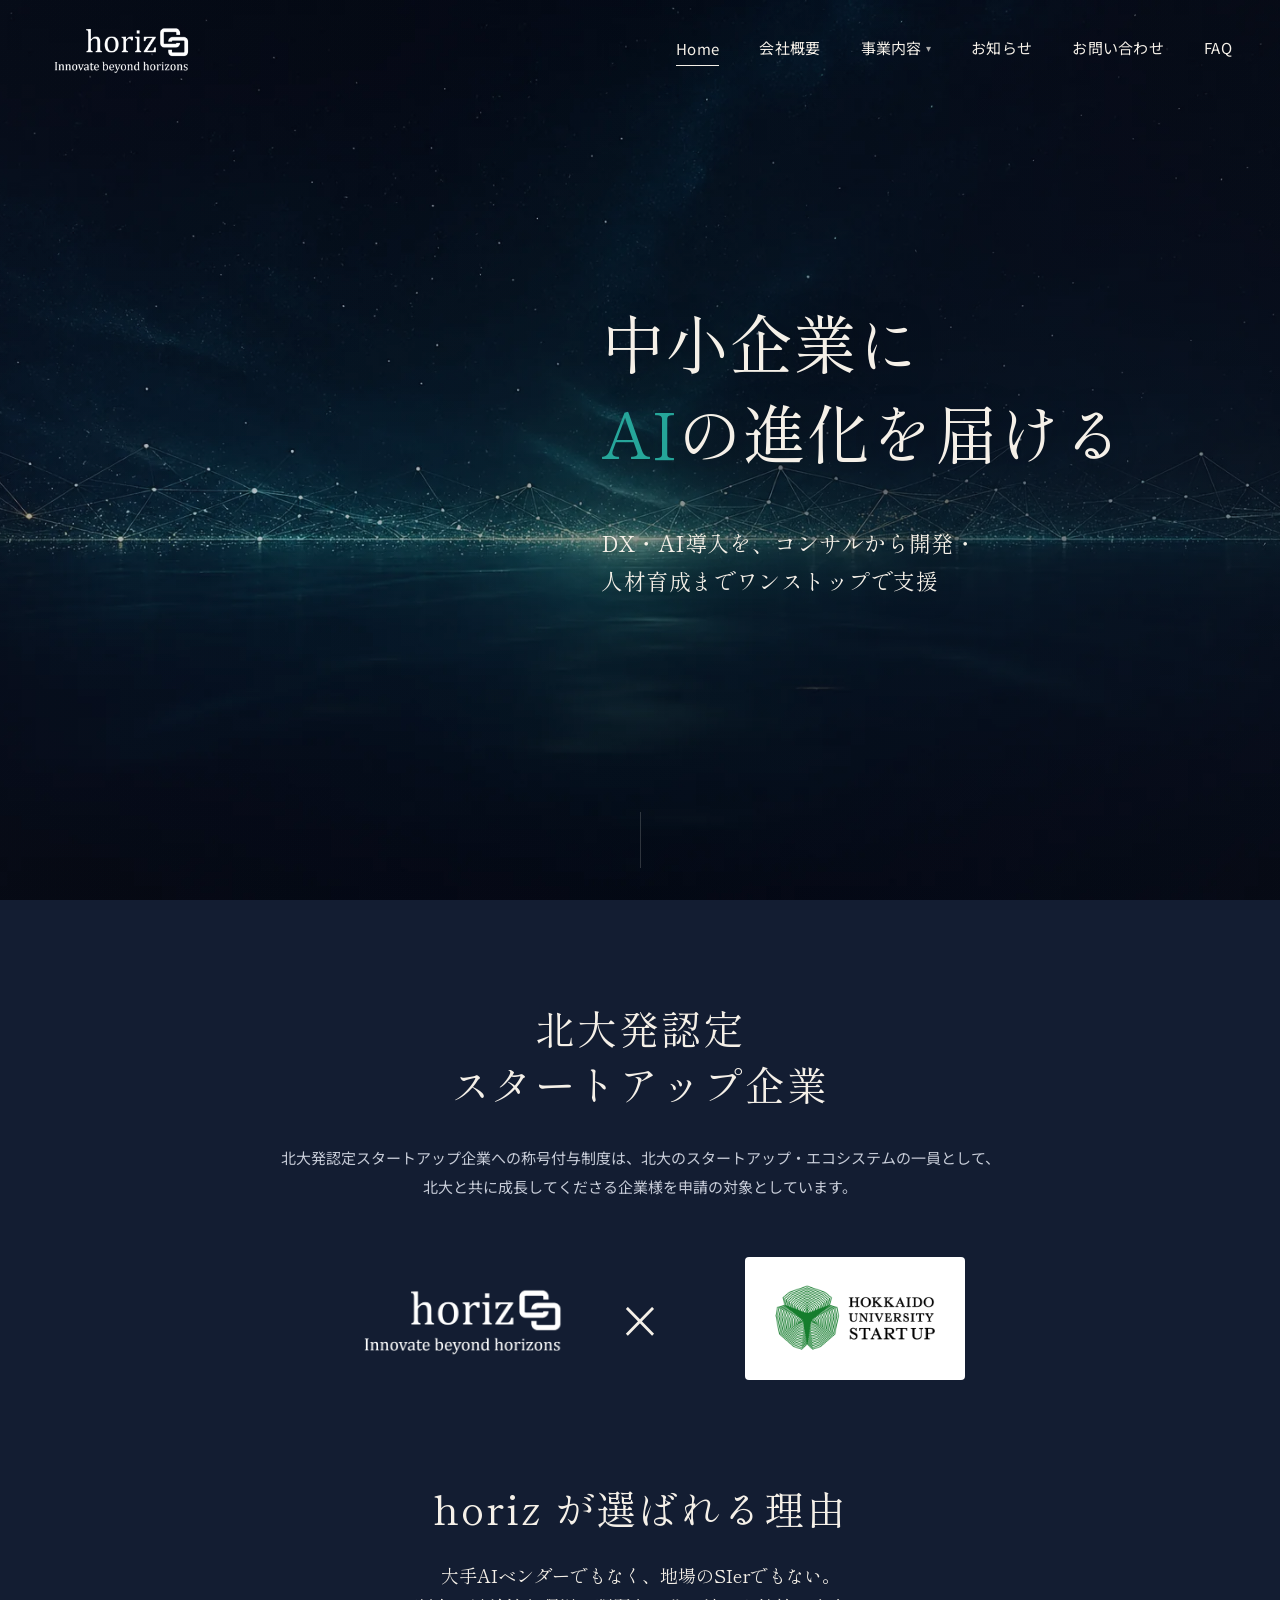
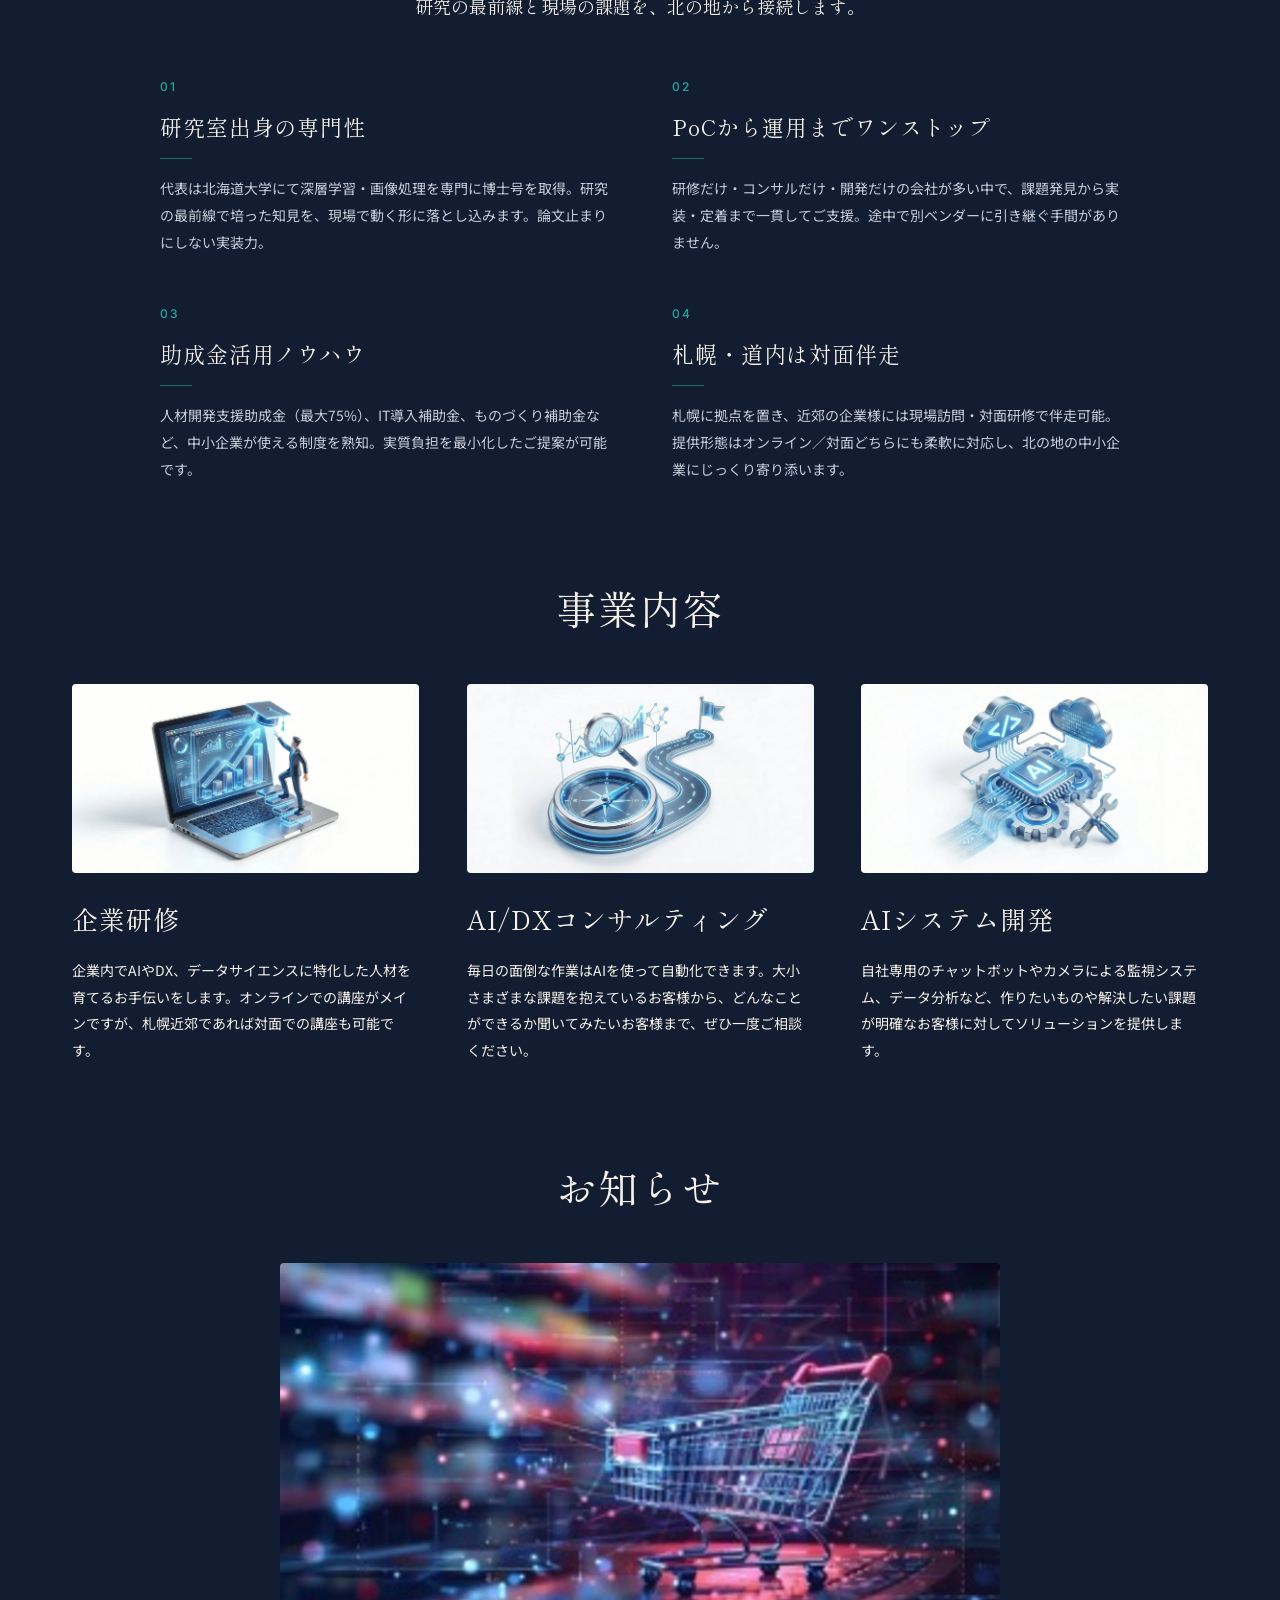
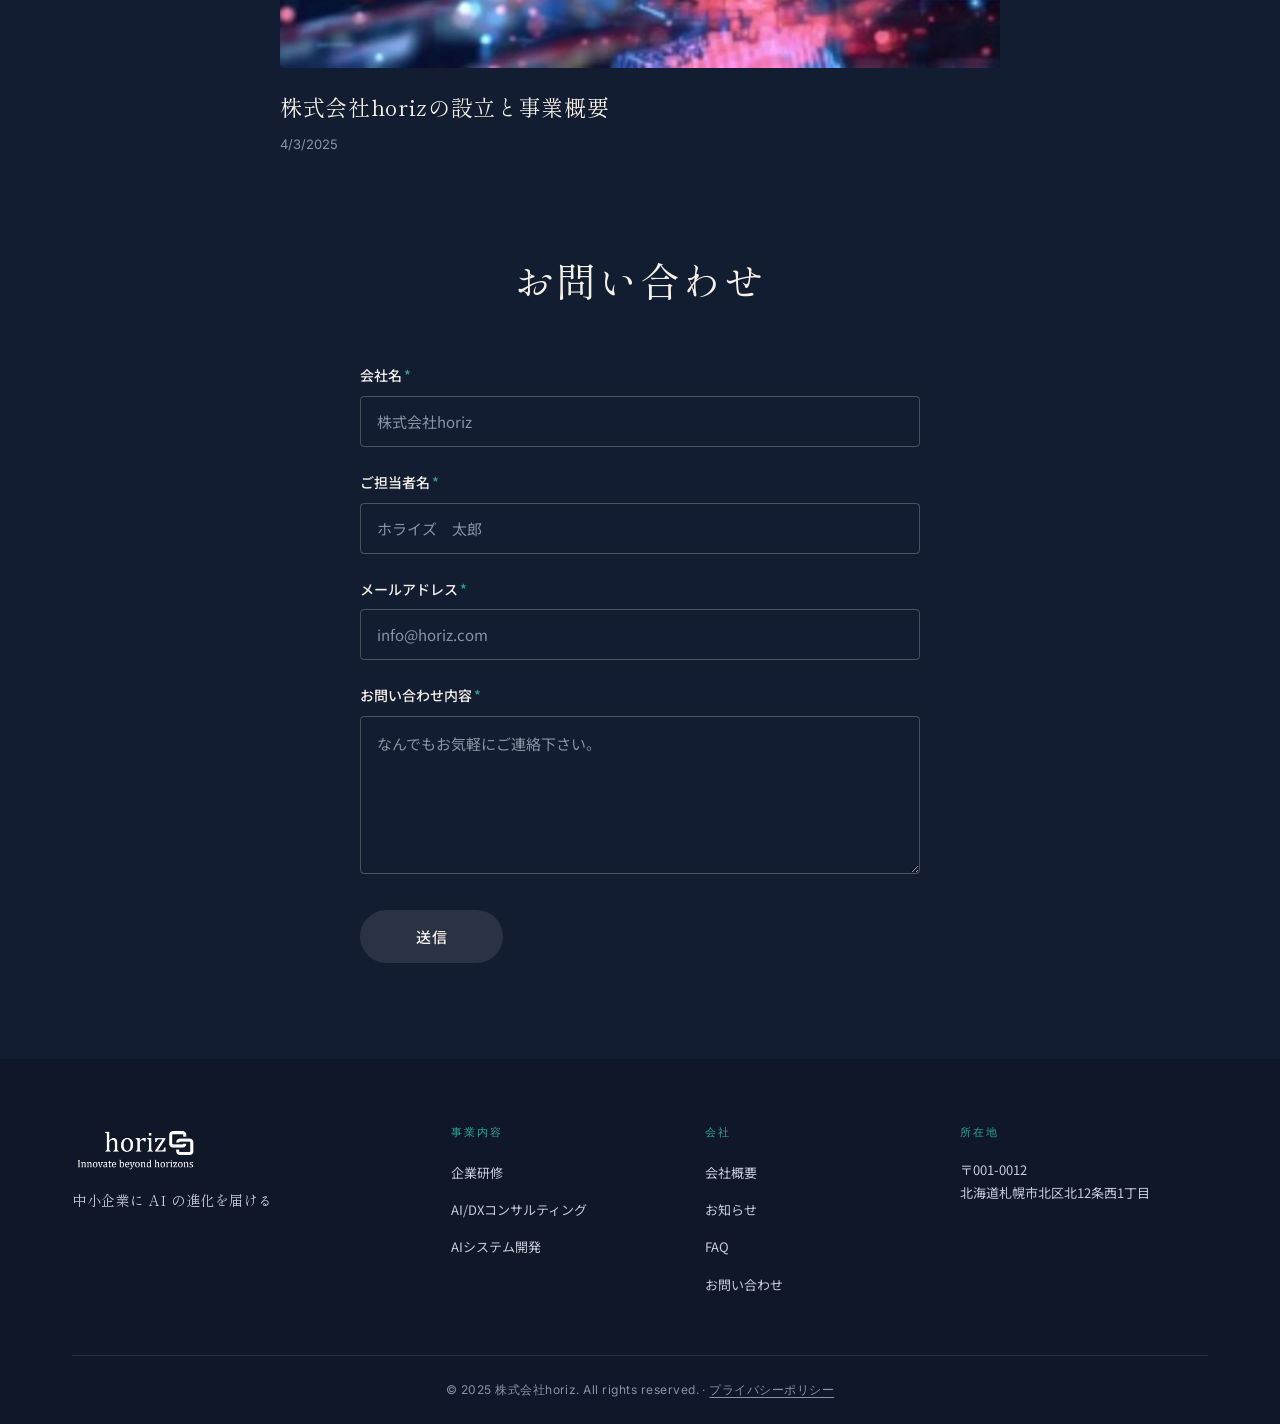
==== commit ee35a29c: "hero: 右寄せ編集レイアウトに復帰、ただし全画面時の極端な右寄りを抑制 - justify-content: flex-end / align-items: center に戻す（元の編集系） -" ====
--- a/index.html
+++ b/index.html
@@ -37,7 +37,7 @@
 <link rel="preconnect" href="https://fonts.gstatic.com" crossorigin>
 <link rel="dns-prefetch" href="https://horiz-ai.com">
 <link href="https://fonts.googleapis.com/css2?family=Shippori+Mincho:wght@400;500;600;700&family=Noto+Sans+JP:wght@300;400;500;700&family=Inter:wght@300;400;500;600&display=swap" rel="stylesheet">
-<link rel="stylesheet" href="/assets/css/style.css?v=1777561081">
+<link rel="stylesheet" href="/assets/css/style.css?v=1777605800">
 <link rel="preload" as="image" href="/assets/images/home_hero.webp" type="image/webp" fetchpriority="high"><link rel="preload" as="image" href="/assets/images/home_hero.png" fetchpriority="high">
 
 
--- a/assets/css/style.css
+++ b/assets/css/style.css
@@ -276,19 +276,18 @@
   min-height: 100vh;
   min-height: 100svh;
   display: flex;
-  /* 縦方向はやや上寄せ — 画像中央の輝点ホライズンライン上にテキストが乗らないように */
-  align-items: flex-start;
-  justify-content: center;
-  padding-top: calc(var(--header-h) + 18vh);
-}
-/* テキスト後方を集中的に暗くする — ラジアル位置をテキスト中心(38%)に合わせる */
+  align-items: center;
+  justify-content: flex-end;
+  padding-top: var(--header-h);
+}
+/* 右側テキスト後方を集中的に暗くする — 輝点ホライズン対策 */
 .hero-home::before {
   content: '';
   position: absolute;
   inset: 0;
   background:
-    radial-gradient(ellipse 60% 38% at 50% 38%, rgba(8,14,28,0.70) 0%, rgba(8,14,28,0.38) 55%, rgba(8,14,28,0.05) 100%),
-    linear-gradient(180deg, rgba(19,29,50,0.28) 0%, rgba(19,29,50,0.04) 45%, rgba(19,29,50,0.18) 100%);
+    radial-gradient(ellipse 50% 55% at 70% 50%, rgba(8,14,28,0.55) 0%, rgba(8,14,28,0.28) 55%, rgba(8,14,28,0.05) 100%),
+    linear-gradient(90deg, rgba(19,29,50,0.30) 0%, rgba(19,29,50,0.10) 50%, rgba(19,29,50,0.30) 100%);
   pointer-events: none;
 }
 
@@ -296,16 +295,16 @@
   position: relative;
   width: 100%;
   max-width: 1440px;
-  padding: 0 40px;
+  /* 右側パディングを vw で可変化 — 全画面でも極端に右に寄らない */
+  padding: 0 clamp(80px, 12vw, 220px) 100px 80px;
   display: flex;
-  justify-content: center;
+  justify-content: flex-end;
 }
 
 .hero-text {
-  text-align: center;
-  max-width: 760px;
-  /* 文字自体にも軽くシャドウを乗せて輝点ライン上でも読めるように */
-  text-shadow: 0 2px 28px rgba(8,14,28,0.65), 0 1px 2px rgba(8,14,28,0.4);
+  text-align: left;
+  max-width: 640px;
+  text-shadow: 0 2px 24px rgba(8,14,28,0.55);
 }
 
 .hero-title {
@@ -329,13 +328,13 @@
 }
 
 @media (max-width: 1080px) {
-  .hero-home { padding-top: calc(var(--header-h) + 14vh); }
-  .hero-home-inner { padding: 0 40px; }
+  .hero-home-inner { padding: 0 40px 80px; justify-content: center; }
+  .hero-text { text-align: center; max-width: 720px; }
   .hero-title { font-size: 52px; }
 }
 @media (max-width: 720px) {
-  .hero-home { min-height: 80vh; padding-top: calc(var(--header-h) + 10vh); }
-  .hero-home-inner { padding: 0 24px; }
+  .hero-home { min-height: 80vh; }
+  .hero-home-inner { padding: 0 24px 60px; }
   .hero-title { font-size: 36px; margin-bottom: 32px; }
   .hero-lede { font-size: 16px; }
   .hero-lede br { display: none; }
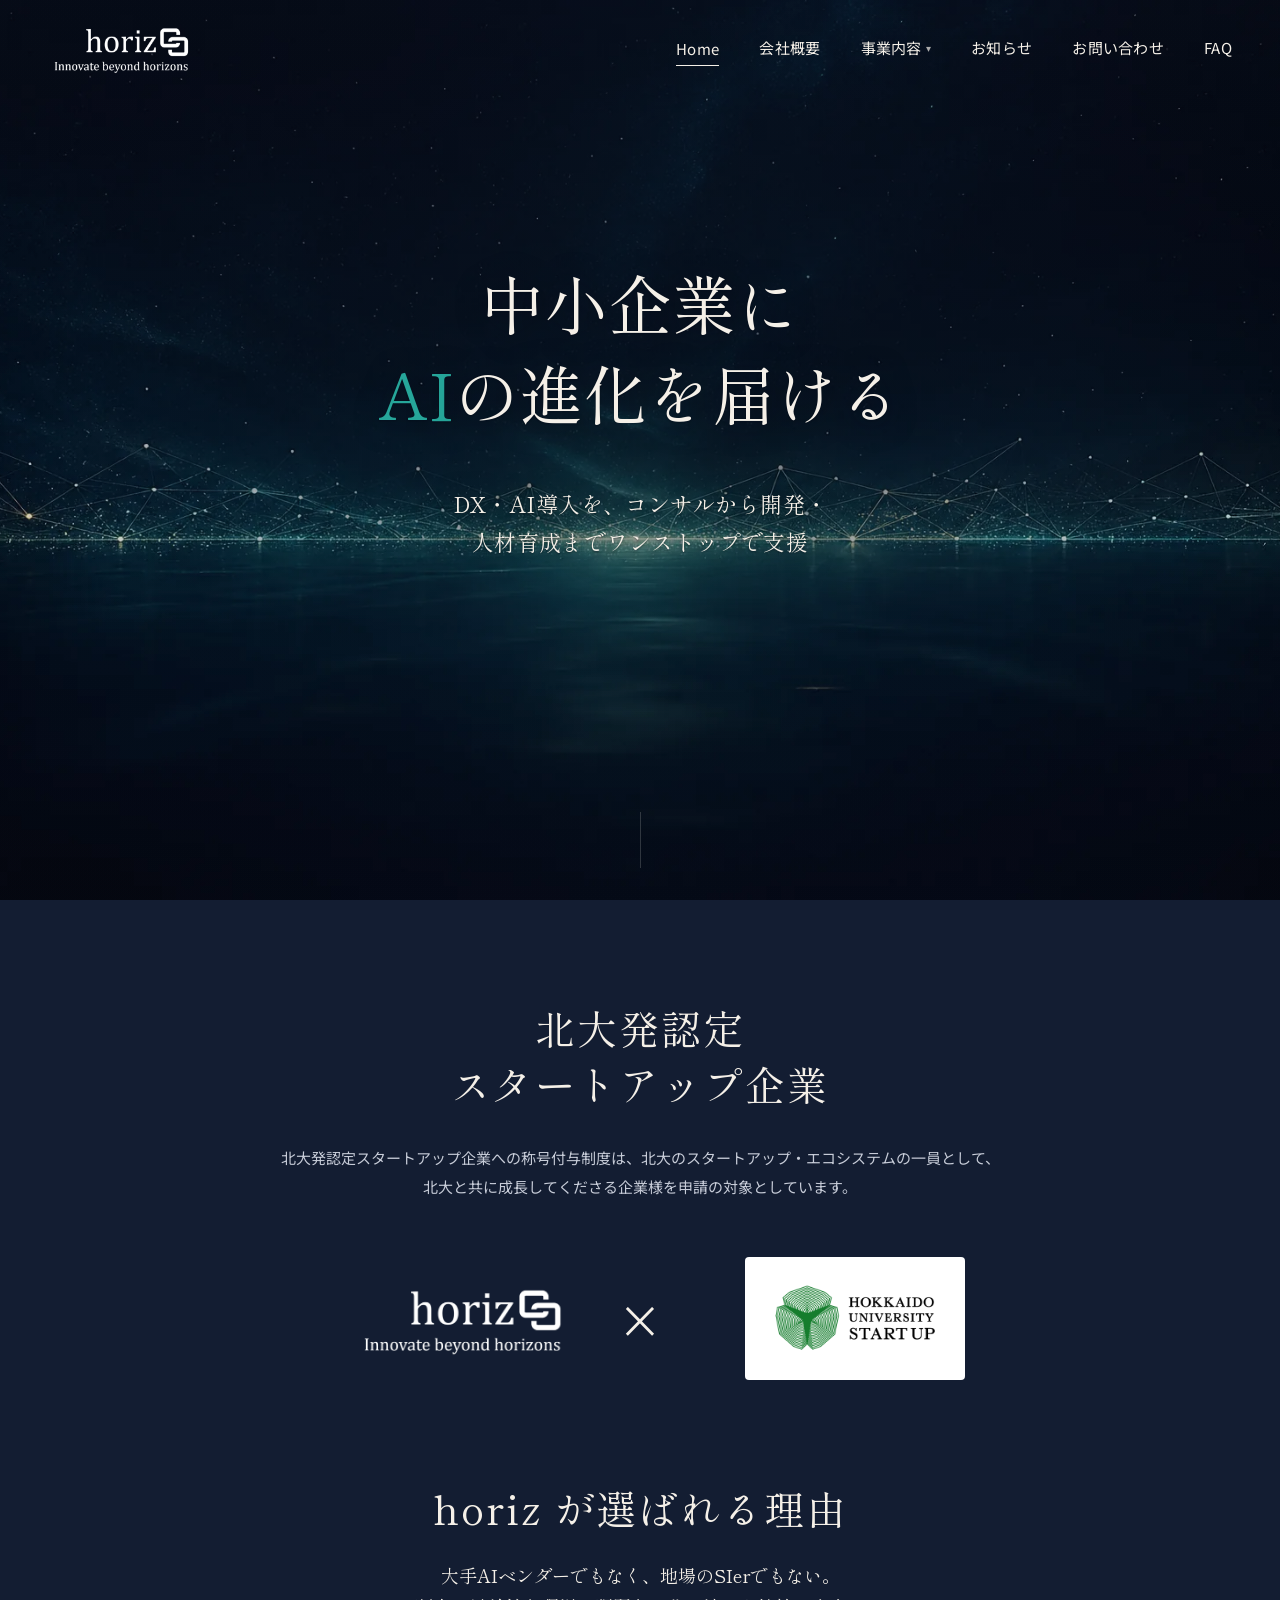
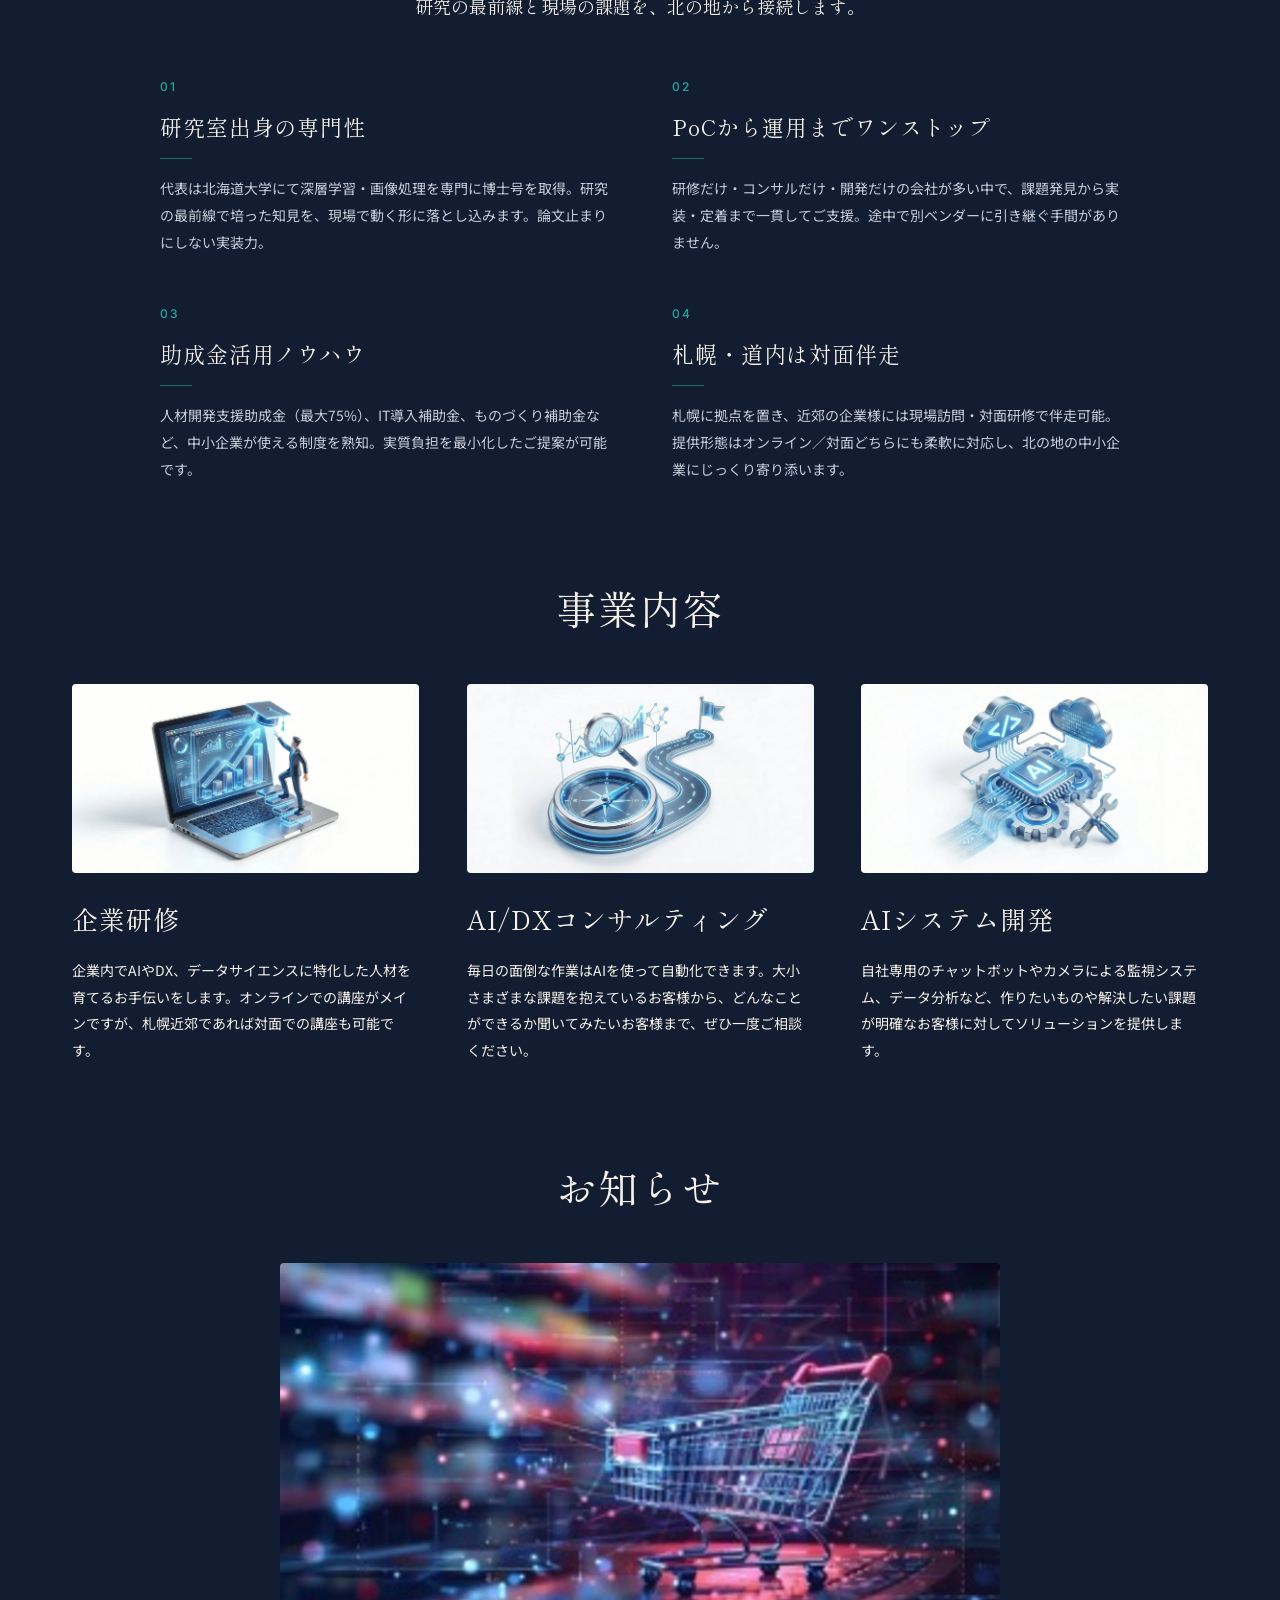
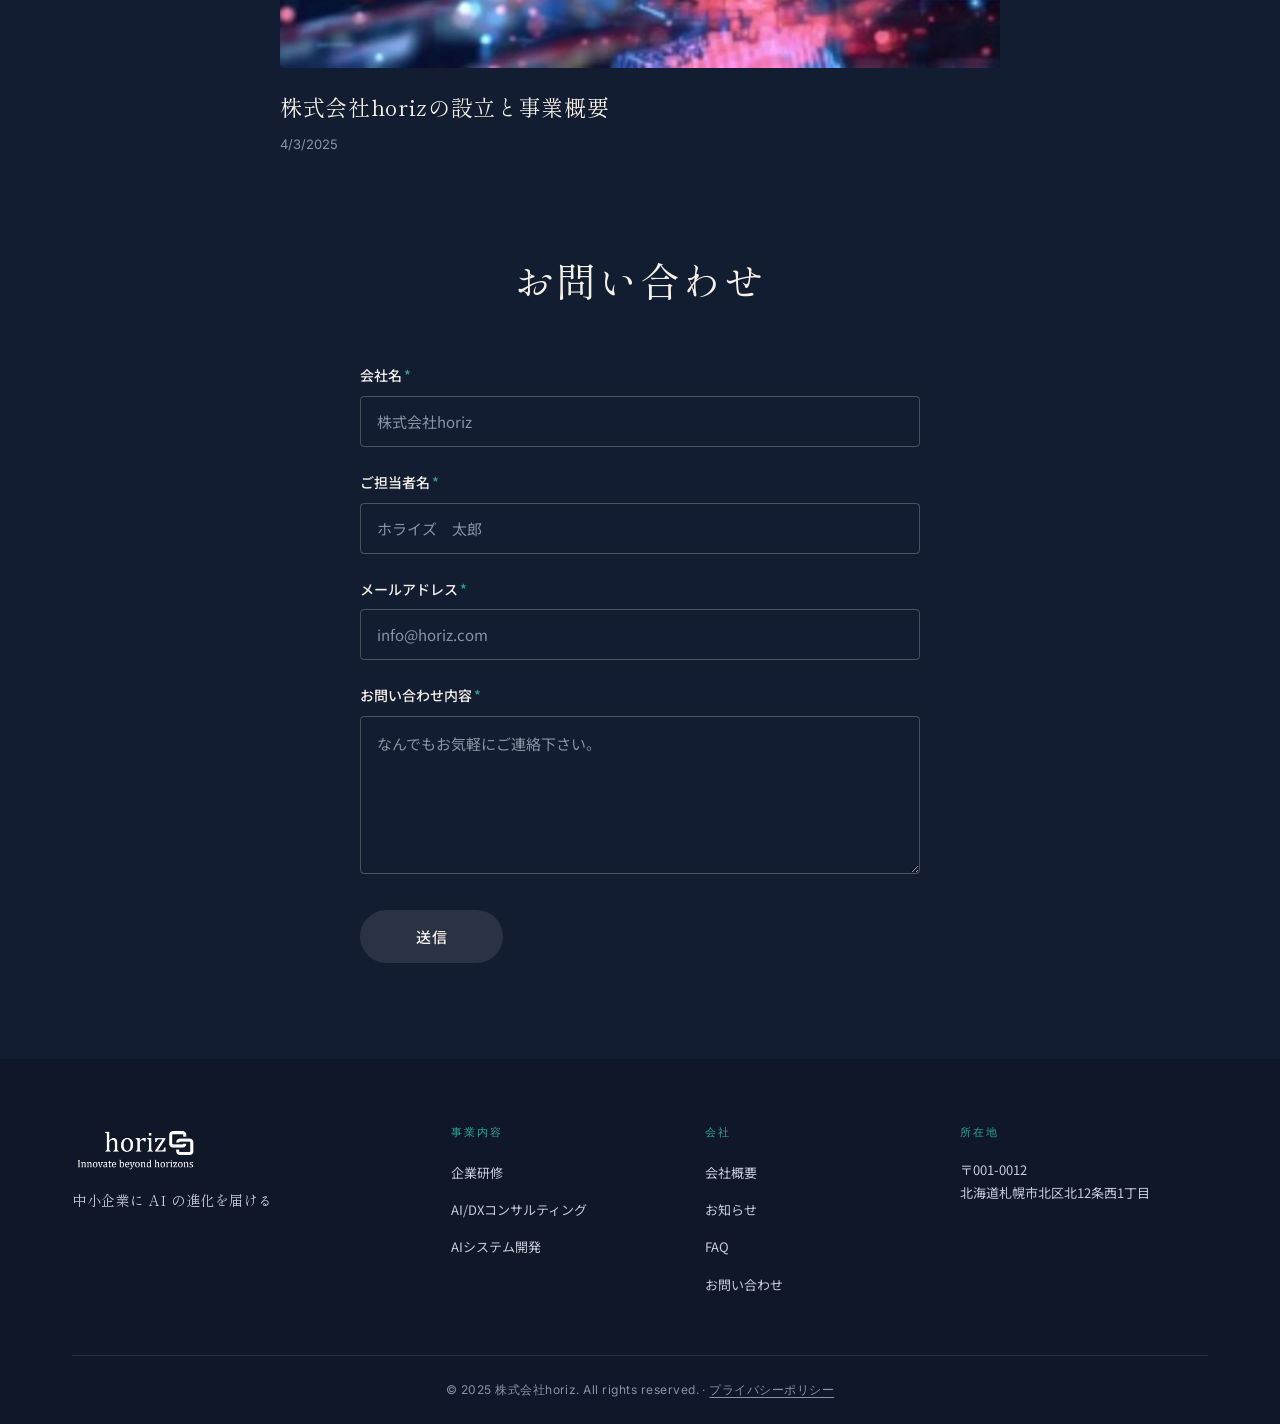
==== commit 6b31cb36: "hero: テキスト中央寄せに復帰／画像プロンプトに統一感維持アンカーを追加 - CSS: justify-content: center / align-items: flex-start で中央＋" ====
--- a/index.html
+++ b/index.html
@@ -37,7 +37,7 @@
 <link rel="preconnect" href="https://fonts.gstatic.com" crossorigin>
 <link rel="dns-prefetch" href="https://horiz-ai.com">
 <link href="https://fonts.googleapis.com/css2?family=Shippori+Mincho:wght@400;500;600;700&family=Noto+Sans+JP:wght@300;400;500;700&family=Inter:wght@300;400;500;600&display=swap" rel="stylesheet">
-<link rel="stylesheet" href="/assets/css/style.css?v=1777605800">
+<link rel="stylesheet" href="/assets/css/style.css?v=1777606065">
 <link rel="preload" as="image" href="/assets/images/home_hero.webp" type="image/webp" fetchpriority="high"><link rel="preload" as="image" href="/assets/images/home_hero.png" fetchpriority="high">
 
 
--- a/assets/css/style.css
+++ b/assets/css/style.css
@@ -276,18 +276,19 @@
   min-height: 100vh;
   min-height: 100svh;
   display: flex;
-  align-items: center;
-  justify-content: flex-end;
-  padding-top: var(--header-h);
-}
-/* 右側テキスト後方を集中的に暗くする — 輝点ホライズン対策 */
+  /* 縦方向はやや上寄せ — 画像中央の輝点ホライズンライン上にテキストが乗らないように */
+  align-items: flex-start;
+  justify-content: center;
+  padding-top: calc(var(--header-h) + 18vh);
+}
+/* テキスト後方を集中的に暗くする — ラジアル位置をテキスト中心(38%)に合わせる */
 .hero-home::before {
   content: '';
   position: absolute;
   inset: 0;
   background:
-    radial-gradient(ellipse 50% 55% at 70% 50%, rgba(8,14,28,0.55) 0%, rgba(8,14,28,0.28) 55%, rgba(8,14,28,0.05) 100%),
-    linear-gradient(90deg, rgba(19,29,50,0.30) 0%, rgba(19,29,50,0.10) 50%, rgba(19,29,50,0.30) 100%);
+    radial-gradient(ellipse 60% 38% at 50% 38%, rgba(8,14,28,0.70) 0%, rgba(8,14,28,0.38) 55%, rgba(8,14,28,0.05) 100%),
+    linear-gradient(180deg, rgba(19,29,50,0.28) 0%, rgba(19,29,50,0.04) 45%, rgba(19,29,50,0.18) 100%);
   pointer-events: none;
 }
 
@@ -295,16 +296,15 @@
   position: relative;
   width: 100%;
   max-width: 1440px;
-  /* 右側パディングを vw で可変化 — 全画面でも極端に右に寄らない */
-  padding: 0 clamp(80px, 12vw, 220px) 100px 80px;
+  padding: 0 40px;
   display: flex;
-  justify-content: flex-end;
+  justify-content: center;
 }
 
 .hero-text {
-  text-align: left;
-  max-width: 640px;
-  text-shadow: 0 2px 24px rgba(8,14,28,0.55);
+  text-align: center;
+  max-width: 760px;
+  text-shadow: 0 2px 28px rgba(8,14,28,0.65), 0 1px 2px rgba(8,14,28,0.4);
 }
 
 .hero-title {
@@ -328,13 +328,13 @@
 }
 
 @media (max-width: 1080px) {
-  .hero-home-inner { padding: 0 40px 80px; justify-content: center; }
-  .hero-text { text-align: center; max-width: 720px; }
+  .hero-home { padding-top: calc(var(--header-h) + 14vh); }
+  .hero-home-inner { padding: 0 40px; }
   .hero-title { font-size: 52px; }
 }
 @media (max-width: 720px) {
-  .hero-home { min-height: 80vh; }
-  .hero-home-inner { padding: 0 24px 60px; }
+  .hero-home { min-height: 80vh; padding-top: calc(var(--header-h) + 10vh); }
+  .hero-home-inner { padding: 0 24px; }
   .hero-title { font-size: 36px; margin-bottom: 32px; }
   .hero-lede { font-size: 16px; }
   .hero-lede br { display: none; }
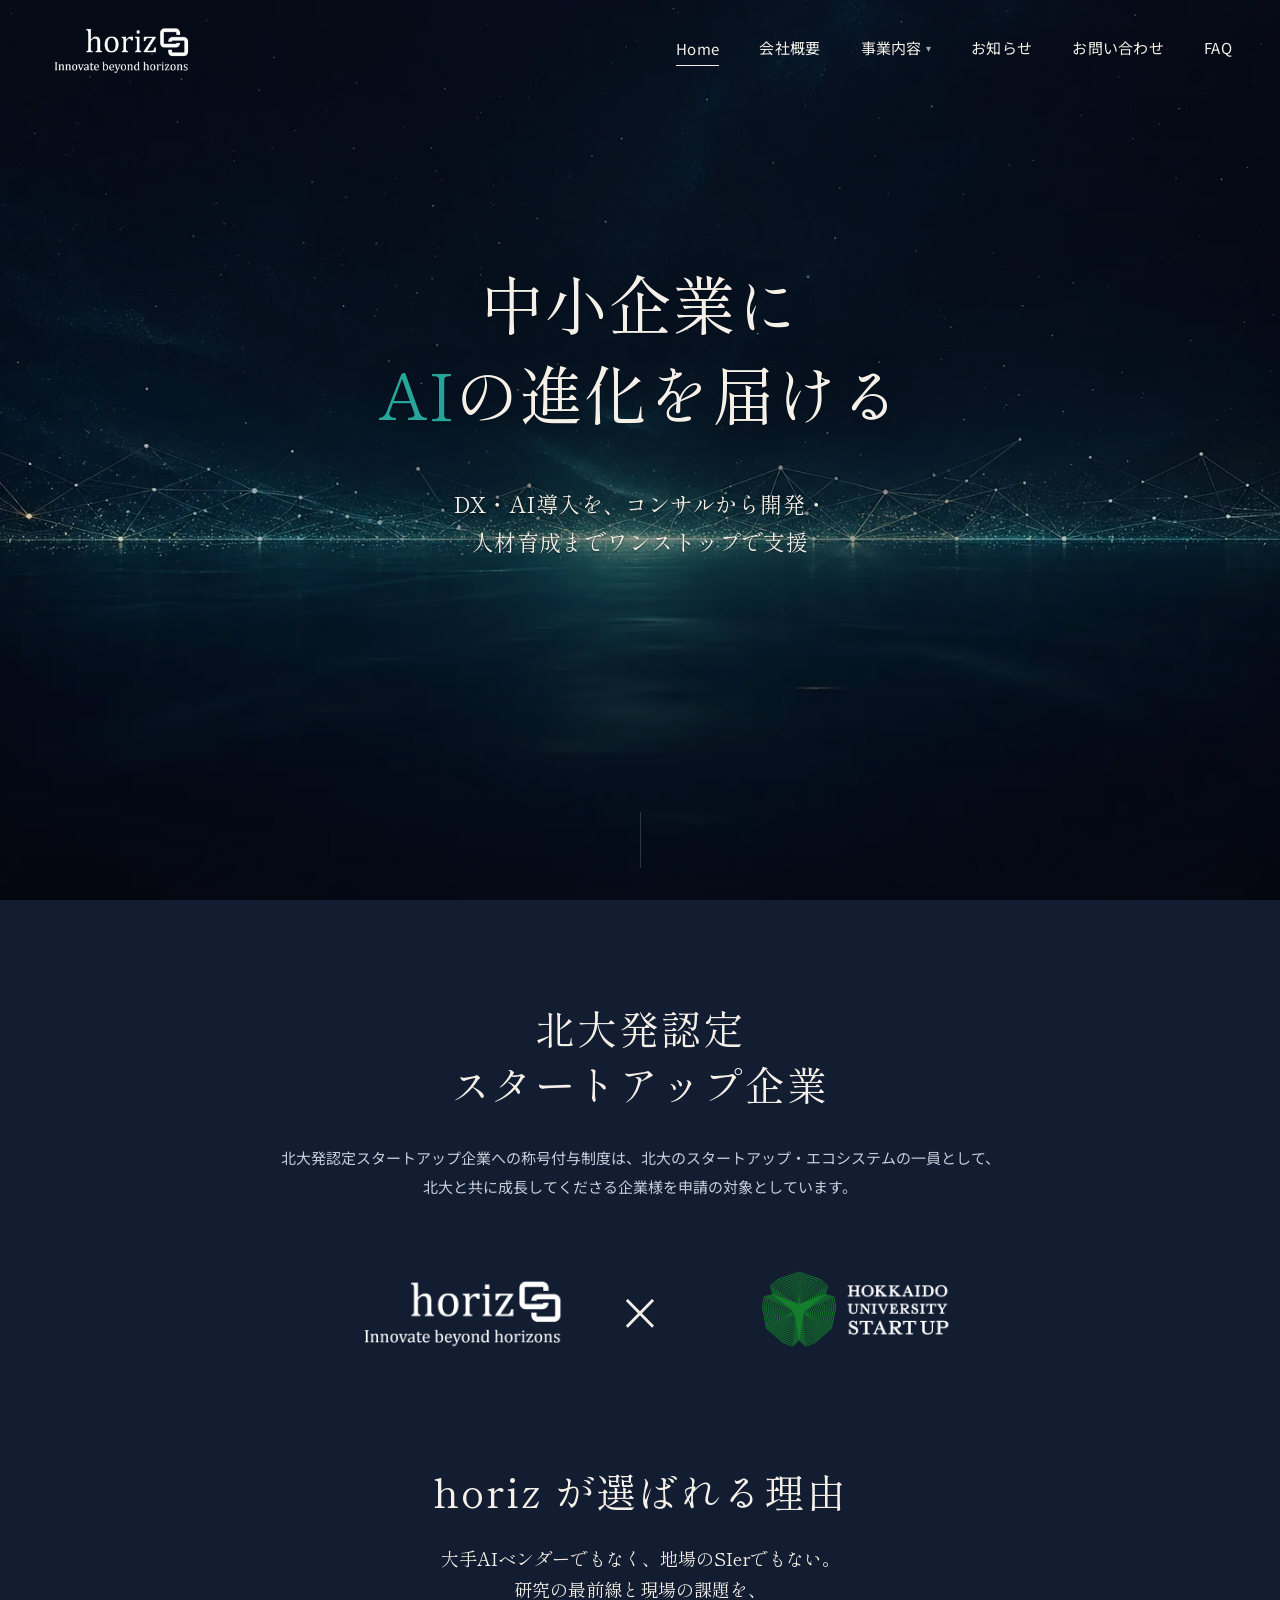
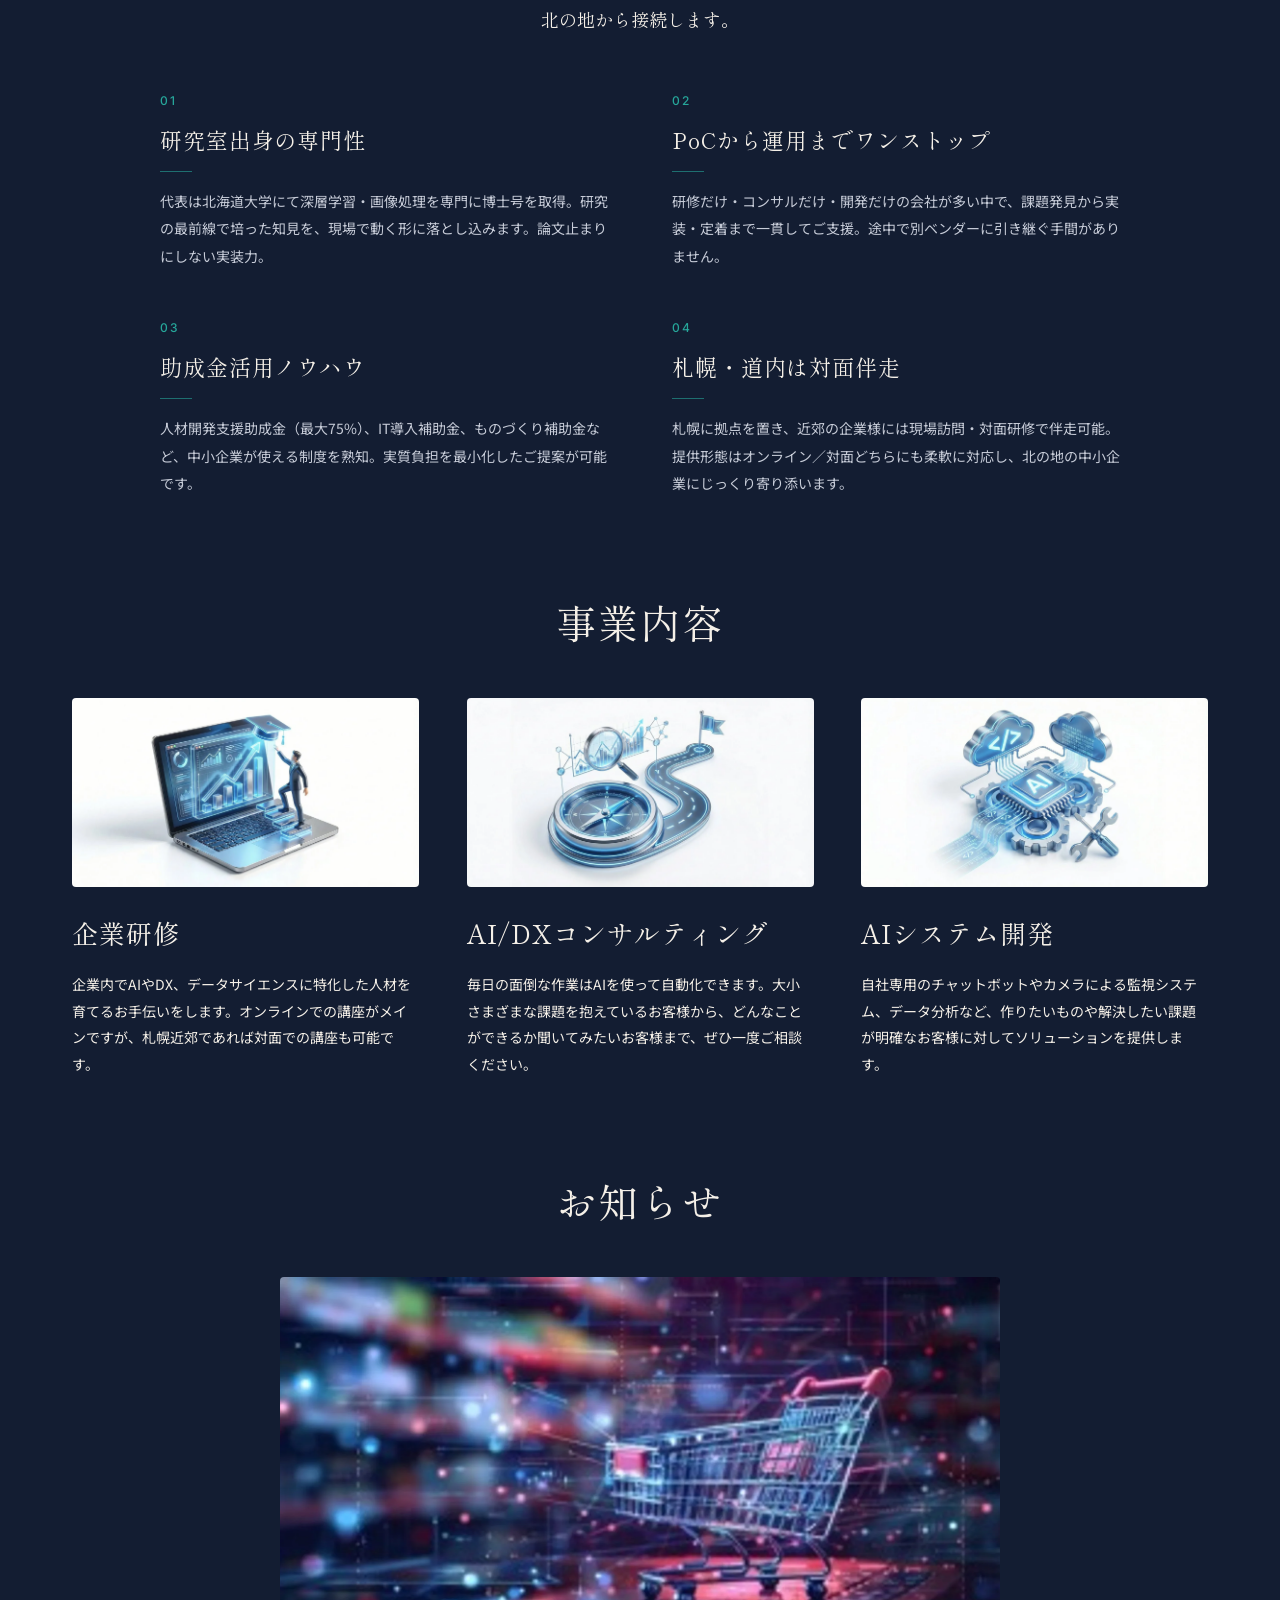
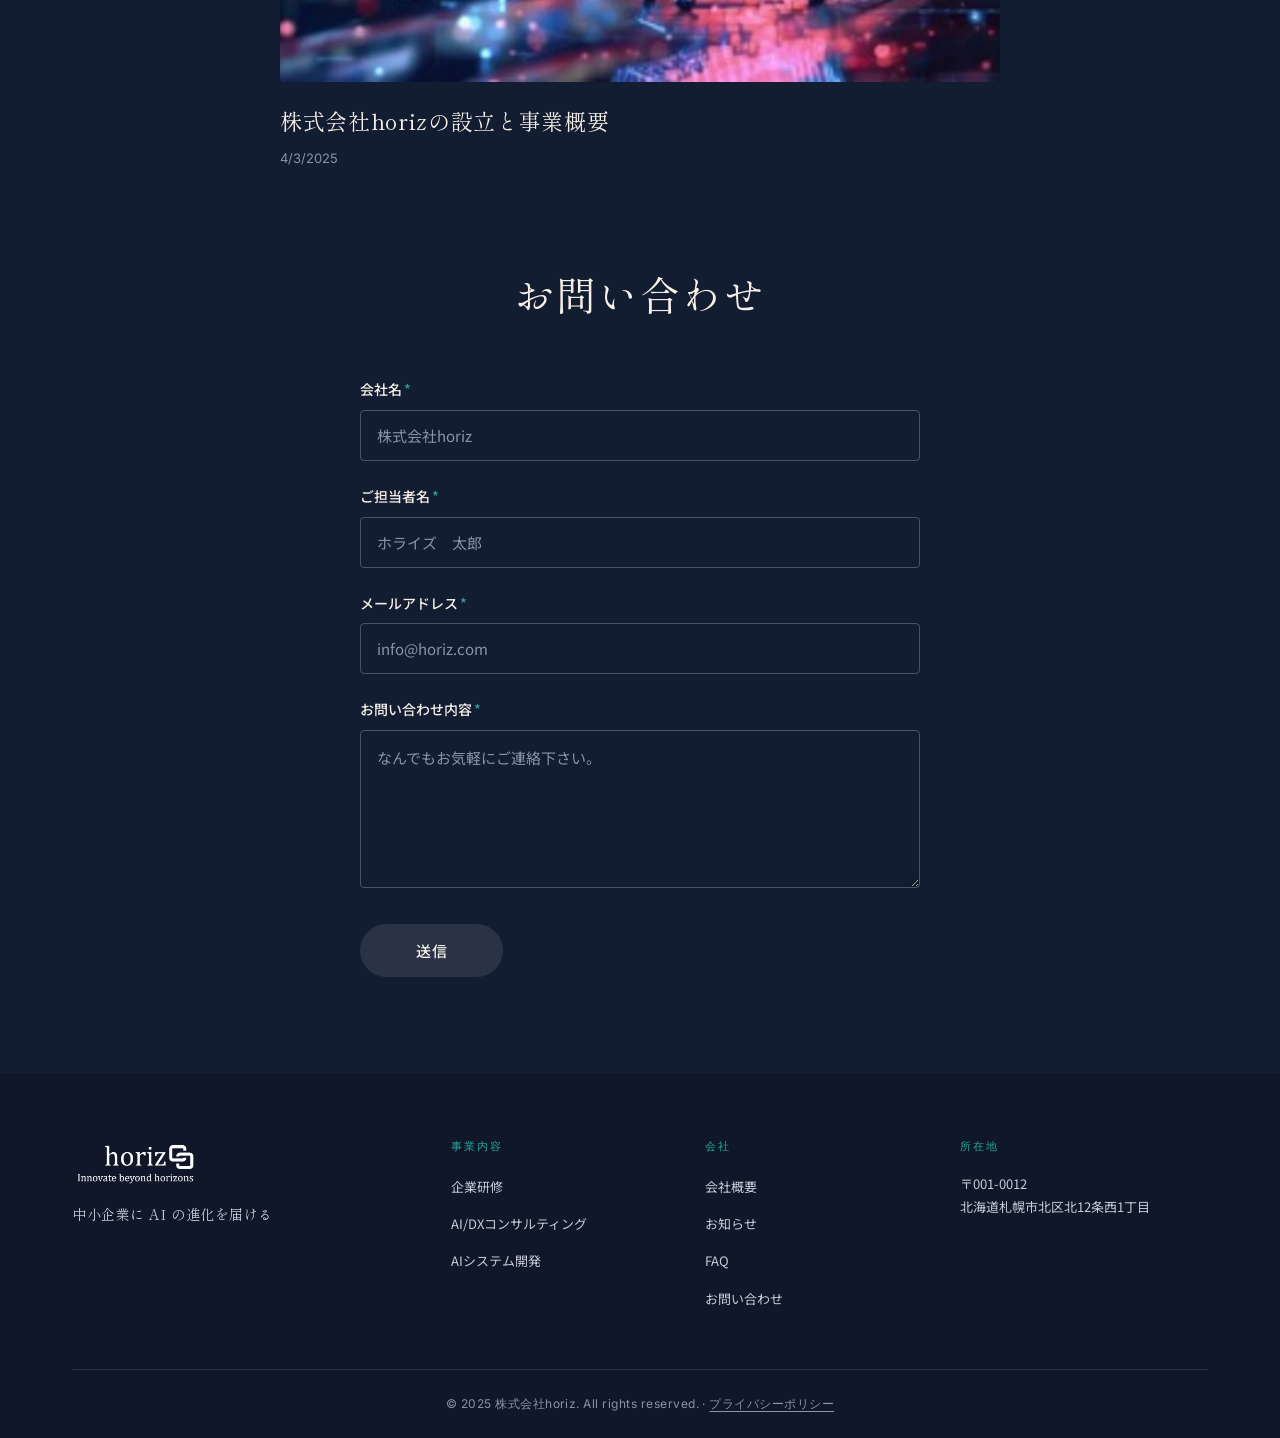
==== commit 6a3391f4: "fix(hus): transparent dark-bg logo, single-row mobile layout / remove hover lift / fix orphan 'す。'" ====
--- a/index.html
+++ b/index.html
@@ -16,7 +16,10 @@
 <title>札幌のAI/DX研修・コンサル | 株式会社horiz</title>
 <meta name="description" content="中小企業に AI の進化を届ける。AI/DX法人研修、コンサルティング、AIシステム開発をワンストップで支援。札幌・北海道発、北大認定スタートアップ。">
 <link rel="canonical" href="https://horiz-ai.com/">
-<link rel="icon" href="/assets/images/icon.png">
+<link rel="icon" href="/favicon.ico?v=3" sizes="any">
+<link rel="icon" type="image/png" sizes="32x32" href="/assets/images/favicon-32x32.png?v=3">
+<link rel="icon" type="image/png" sizes="16x16" href="/assets/images/favicon-16x16.png?v=3">
+<link rel="apple-touch-icon" sizes="180x180" href="/assets/images/apple-touch-icon.png?v=3">
 
 <!-- Open Graph -->
 <meta property="og:title" content="札幌のAI/DX研修・コンサル | 株式会社horiz">
@@ -125,7 +128,7 @@
 <section class="section section-why">
   <div class="container">
     <h2 class="section-title">horiz が選ばれる理由</h2>
-    <p class="section-lede">大手AIベンダーでもなく、地場のSIerでもない。<br>研究の最前線と現場の課題を、北の地から接続します。</p>
+    <p class="section-lede">大手AIベンダーでもなく、地場のSIerでもない。<br>研究の最前線と現場の課題を、<br>北の地から接続します。</p>
     <div class="why-grid">
       <div class="why-cell">
         <span class="why-num">01</span>
--- a/assets/css/style.css
+++ b/assets/css/style.css
@@ -325,6 +325,8 @@
   margin: 0;
   color: var(--ink-1);
   letter-spacing: 0.02em;
+  text-wrap: pretty;
+  word-break: auto-phrase;
 }
 
 @media (max-width: 1080px) {
@@ -502,7 +504,6 @@
 .cta-pill:hover {
   background: var(--teal-2);
   color: #fff;
-  transform: translateY(-1px);
 }
 
 /* ────────────────────────────────────────────────────────────
@@ -530,6 +531,8 @@
   color: var(--ink-1);
   margin: 0 auto 48px;
   max-width: 720px;
+  text-wrap: pretty;
+  word-break: auto-phrase;
 }
 
 @media (max-width: 720px) {
@@ -555,6 +558,8 @@
   font-size: 15px;
   line-height: 1.9;
   color: var(--ink-2);
+  text-wrap: pretty;
+  word-break: auto-phrase;
 }
 .hus-lockup {
   display: flex;
@@ -571,12 +576,12 @@
   color: var(--ink-1);
   line-height: 1;
 }
-.hus-img { width: 220px; background: #fff; padding: 16px; border-radius: 4px; }
+.hus-img { width: 220px; }
 @media (max-width: 720px) {
-  .hus-horiz { width: 160px; }
-  .hus-img { width: 160px; }
-  .hus-x { font-size: 36px; }
-  .hus-lockup { gap: 20px; }
+  .hus-lockup { gap: 14px; flex-wrap: nowrap; }
+  .hus-horiz { width: 130px; }
+  .hus-img { width: 130px; }
+  .hus-x { font-size: 28px; }
 }
 
 /* ────────────────────────────────────────────────────────────
@@ -596,9 +601,7 @@
   color: var(--ink-1);
   transition: transform 0.3s cubic-bezier(.2,.7,.2,1), opacity 0.3s ease;
 }
-.service-tile:hover { color: var(--ink-1); transform: translateY(-6px); }
-.service-tile:hover .service-image { box-shadow: 0 18px 40px rgba(0,0,0,0.35); }
-.service-tile .service-image { transition: box-shadow 0.3s ease; }
+.service-tile:hover { color: var(--ink-1); }
 .service-tile:hover .service-title { color: var(--teal); }
 .service-title { transition: color 0.2s ease; }
 
@@ -1707,6 +1710,6 @@
    News teaser hover
    ──────────────────────────────────────────────────────────── */
 .news-card { transition: transform 0.3s cubic-bezier(.2,.7,.2,1); }
-.news-card:hover { transform: translateY(-4px); }
+.news-card:hover { /* lift removed per request */ }
 .news-card:hover .news-title { color: var(--teal); }
 .news-title { transition: color 0.2s ease; }
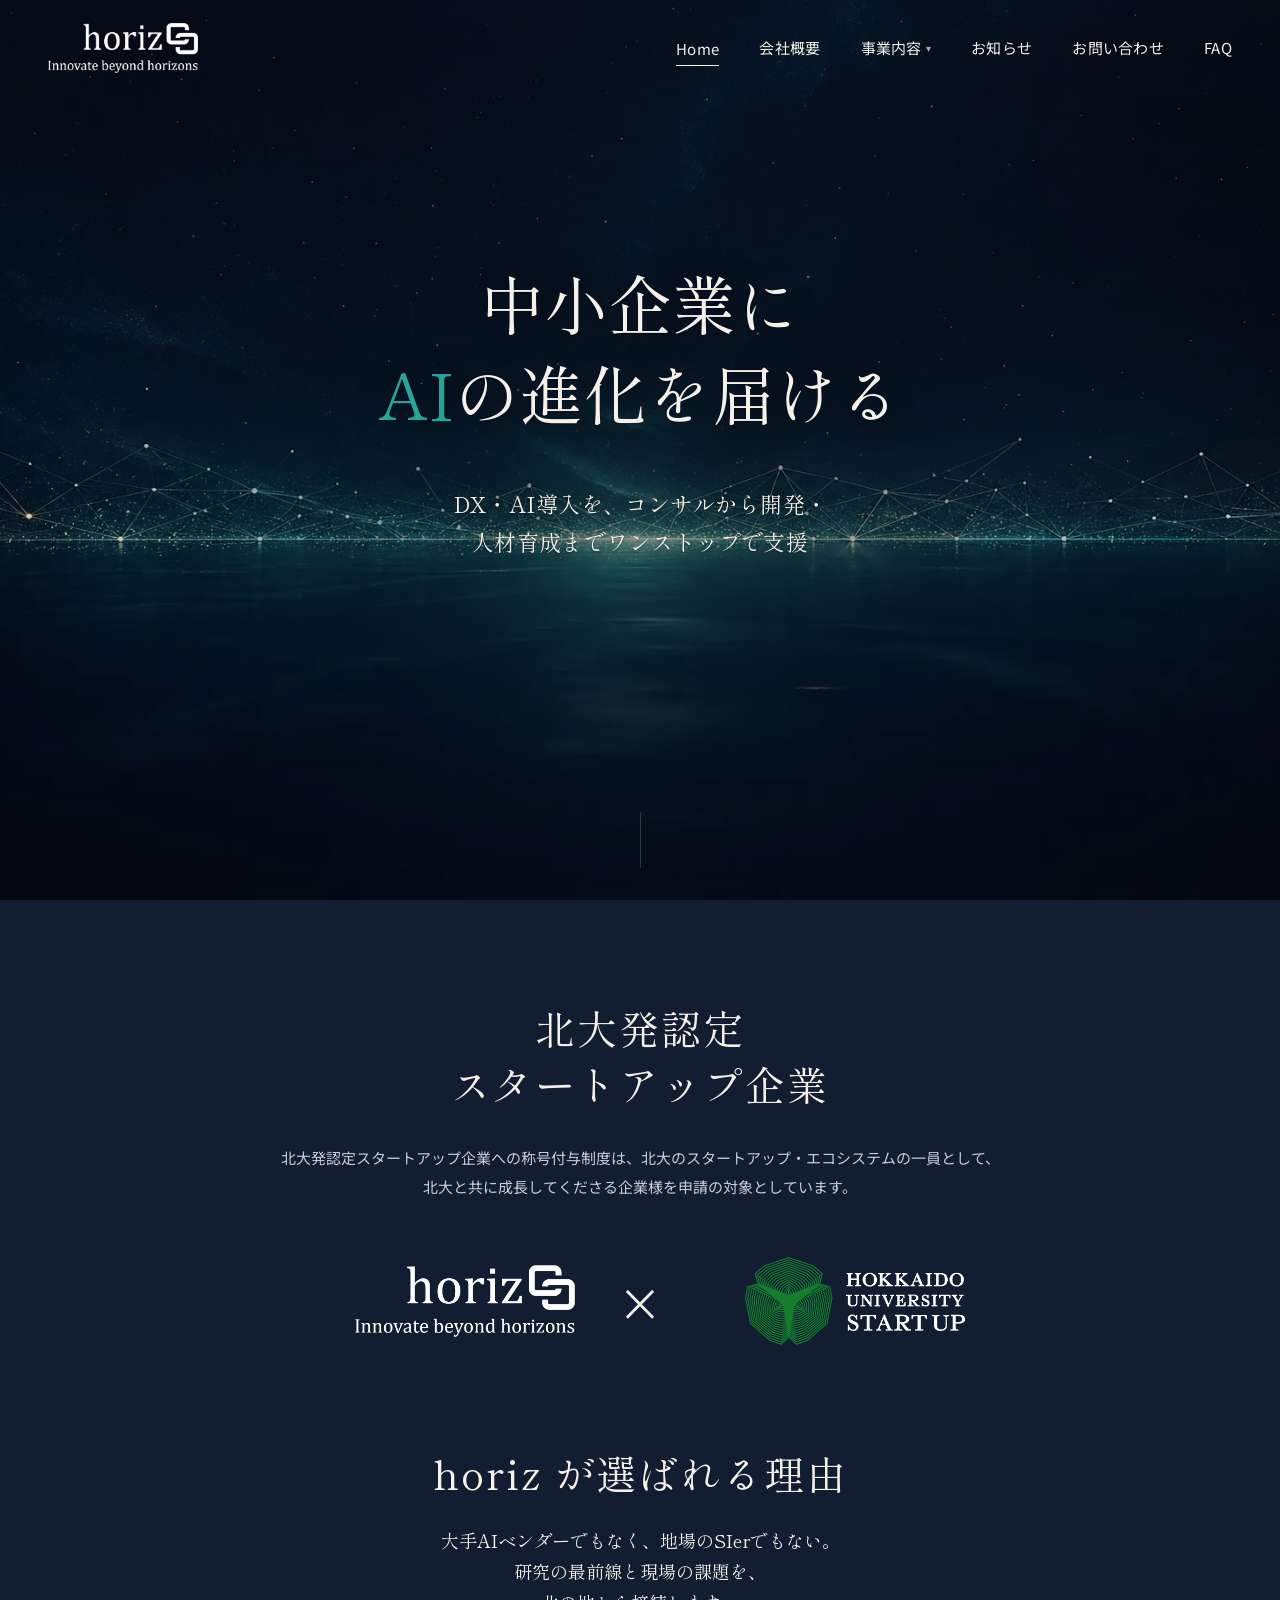
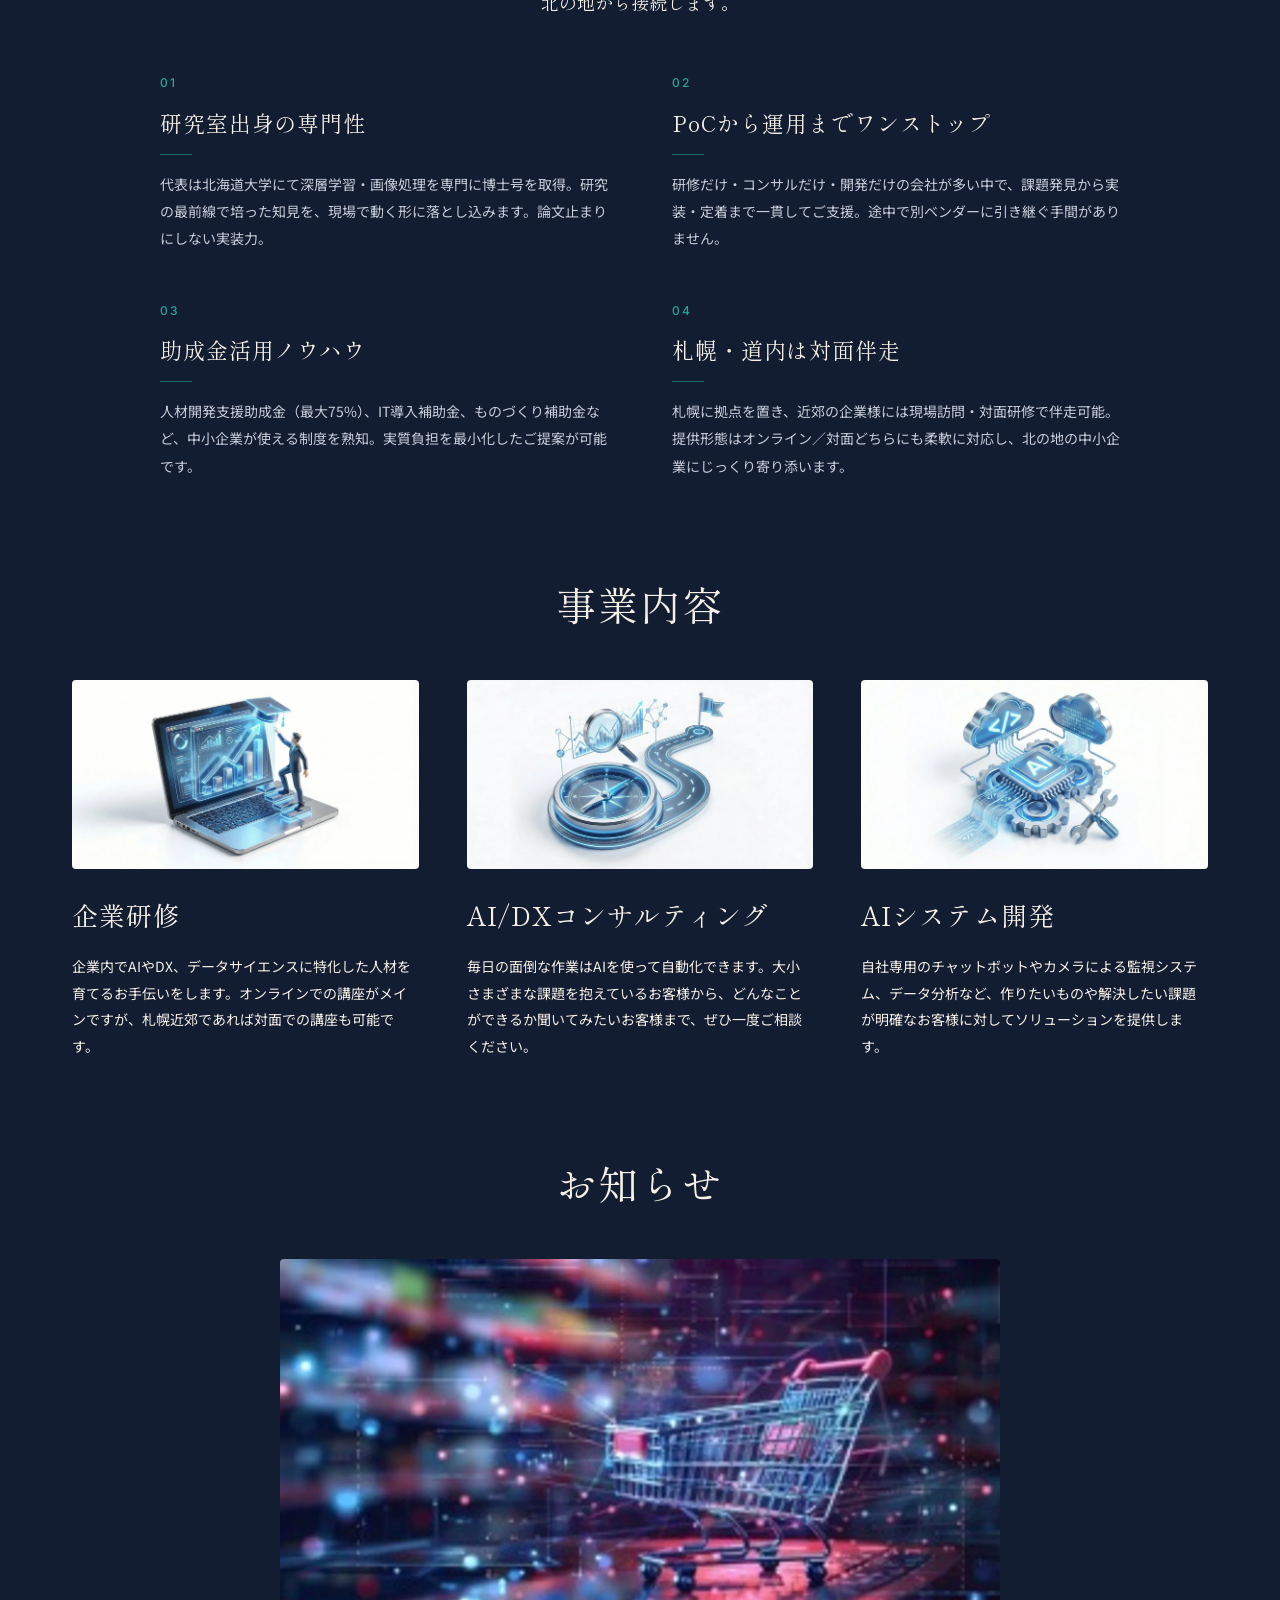
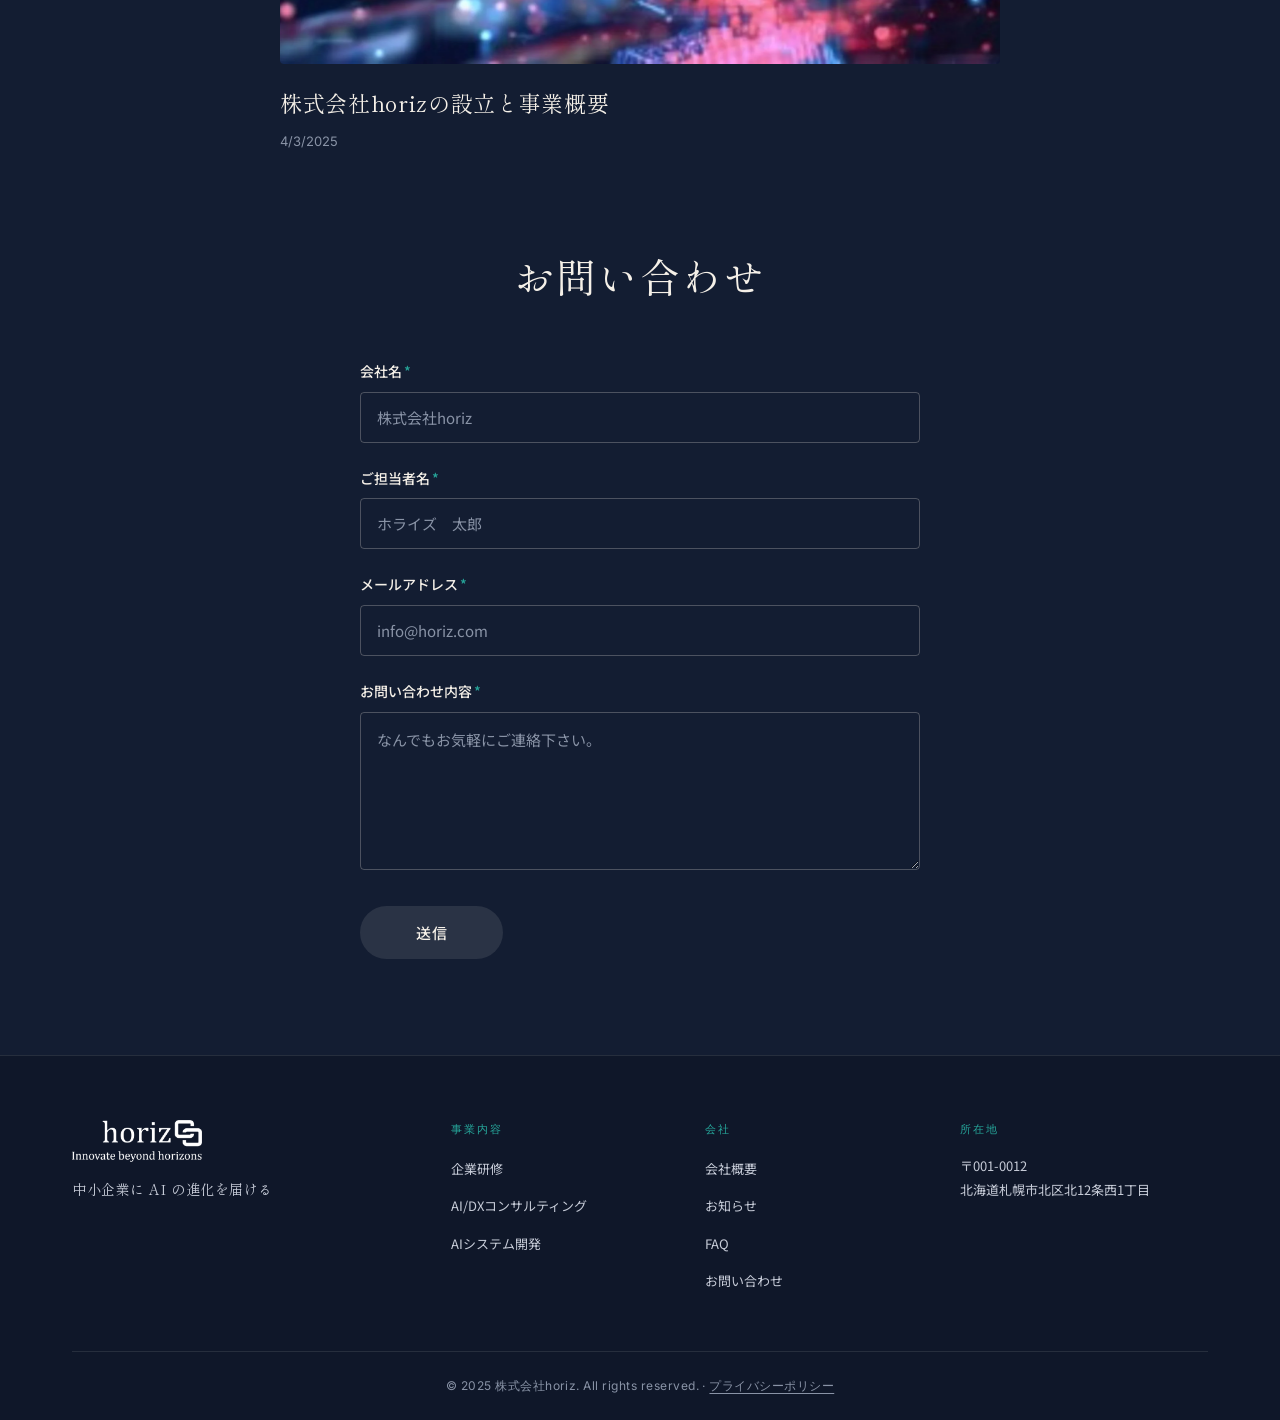
==== commit 75305670: "fix: hamburger menu - clickable close button, iOS safe-area, click-outside-to-close + crop logo whit" ====
--- a/index.html
+++ b/index.html
@@ -98,6 +98,7 @@
     </nav>
   </div>
 </header>
+<div class="nav-overlay" aria-hidden="true"></div>
 <main id="main" tabindex="-1">
 
 <section class="hero hero-home bg-home">
@@ -315,6 +316,15 @@
   // ────── ハンバーガー ──────
   var toggle = document.querySelector('.nav-toggle');
   var nav = document.querySelector('.primary-nav');
+  var overlay = document.querySelector('.nav-overlay');
+  function closeNav() {
+    if (nav) nav.classList.remove('is-open');
+    if (toggle) {
+      toggle.classList.remove('is-open');
+      toggle.setAttribute('aria-expanded', 'false');
+    }
+    document.body.classList.remove('nav-locked');
+  }
   if (toggle && nav) {
     toggle.addEventListener('click', function () {
       var open = nav.classList.toggle('is-open');
@@ -323,12 +333,11 @@
       document.body.classList.toggle('nav-locked', open);
     });
     nav.querySelectorAll('a').forEach(function (a) {
-      a.addEventListener('click', function () {
-        nav.classList.remove('is-open');
-        toggle.classList.remove('is-open');
-        toggle.setAttribute('aria-expanded', 'false');
-        document.body.classList.remove('nav-locked');
-      });
+      a.addEventListener('click', closeNav);
+    });
+    if (overlay) overlay.addEventListener('click', closeNav);
+    document.addEventListener('keydown', function (e) {
+      if (e.key === 'Escape') closeNav();
     });
   }
 
--- a/assets/css/style.css
+++ b/assets/css/style.css
@@ -92,6 +92,7 @@
   cursor: pointer;
   position: relative;
   padding: 0;
+  z-index: 210; /* 開いたナビパネル(z:200相当)より前面に置いて×ボタンを押せるようにする */
 }
 .nav-toggle span {
   position: absolute;
@@ -201,12 +202,16 @@
     right: 0;
     bottom: 0;
     width: min(360px, 86vw);
+    height: 100vh;
+    height: 100dvh; /* iOS Safari の動的ビューポート対応 */
     background: var(--bg-2);
-    padding: 96px 32px 32px;
+    padding: 96px 32px calc(32px + env(safe-area-inset-bottom));
     transform: translateX(100%);
     transition: transform 0.3s cubic-bezier(.2,.7,.2,1);
     box-shadow: -16px 0 40px rgba(0,0,0,0.35);
     overflow-y: auto;
+    -webkit-overflow-scrolling: touch;
+    z-index: 150; /* オーバーレイ(99)より前、トグル(210)より後ろ */
   }
   .primary-nav.is-open { transform: translateX(0); }
   .nav-list { flex-direction: column; align-items: stretch; gap: 4px; }
@@ -238,12 +243,18 @@
   .caret { display: none; }
 
   body.nav-locked { overflow: hidden; }
-  body.nav-locked::after {
-    content: '';
+  body.nav-locked .nav-overlay {
+    opacity: 1;
+    pointer-events: auto;
+  }
+  .nav-overlay {
     position: fixed;
     inset: 0;
     background: rgba(0,0,0,0.5);
-    z-index: 99;
+    z-index: 120;
+    opacity: 0;
+    pointer-events: none;
+    transition: opacity 0.25s ease;
   }
 }
 
@@ -1263,19 +1274,12 @@
    スクロールフェードイン (controlled by IntersectionObserver script)
    reduced motion を尊重
    ──────────────────────────────────────────────────────────── */
-.fade-in {
-  opacity: 0;
-  transform: translateY(24px);
-  transition: opacity 0.7s cubic-bezier(.2,.7,.2,1),
-              transform 0.7s cubic-bezier(.2,.7,.2,1);
-  will-change: opacity, transform;
-}
+/* スクロール時の浮き上がりアニメーションは無効化（要望により） */
+.fade-in,
 .fade-in.is-visible {
   opacity: 1;
   transform: none;
-}
-@media (prefers-reduced-motion: reduce) {
-  .fade-in { opacity: 1; transform: none; transition: none; }
+  transition: none;
 }
 
 /* ────────────────────────────────────────────────────────────
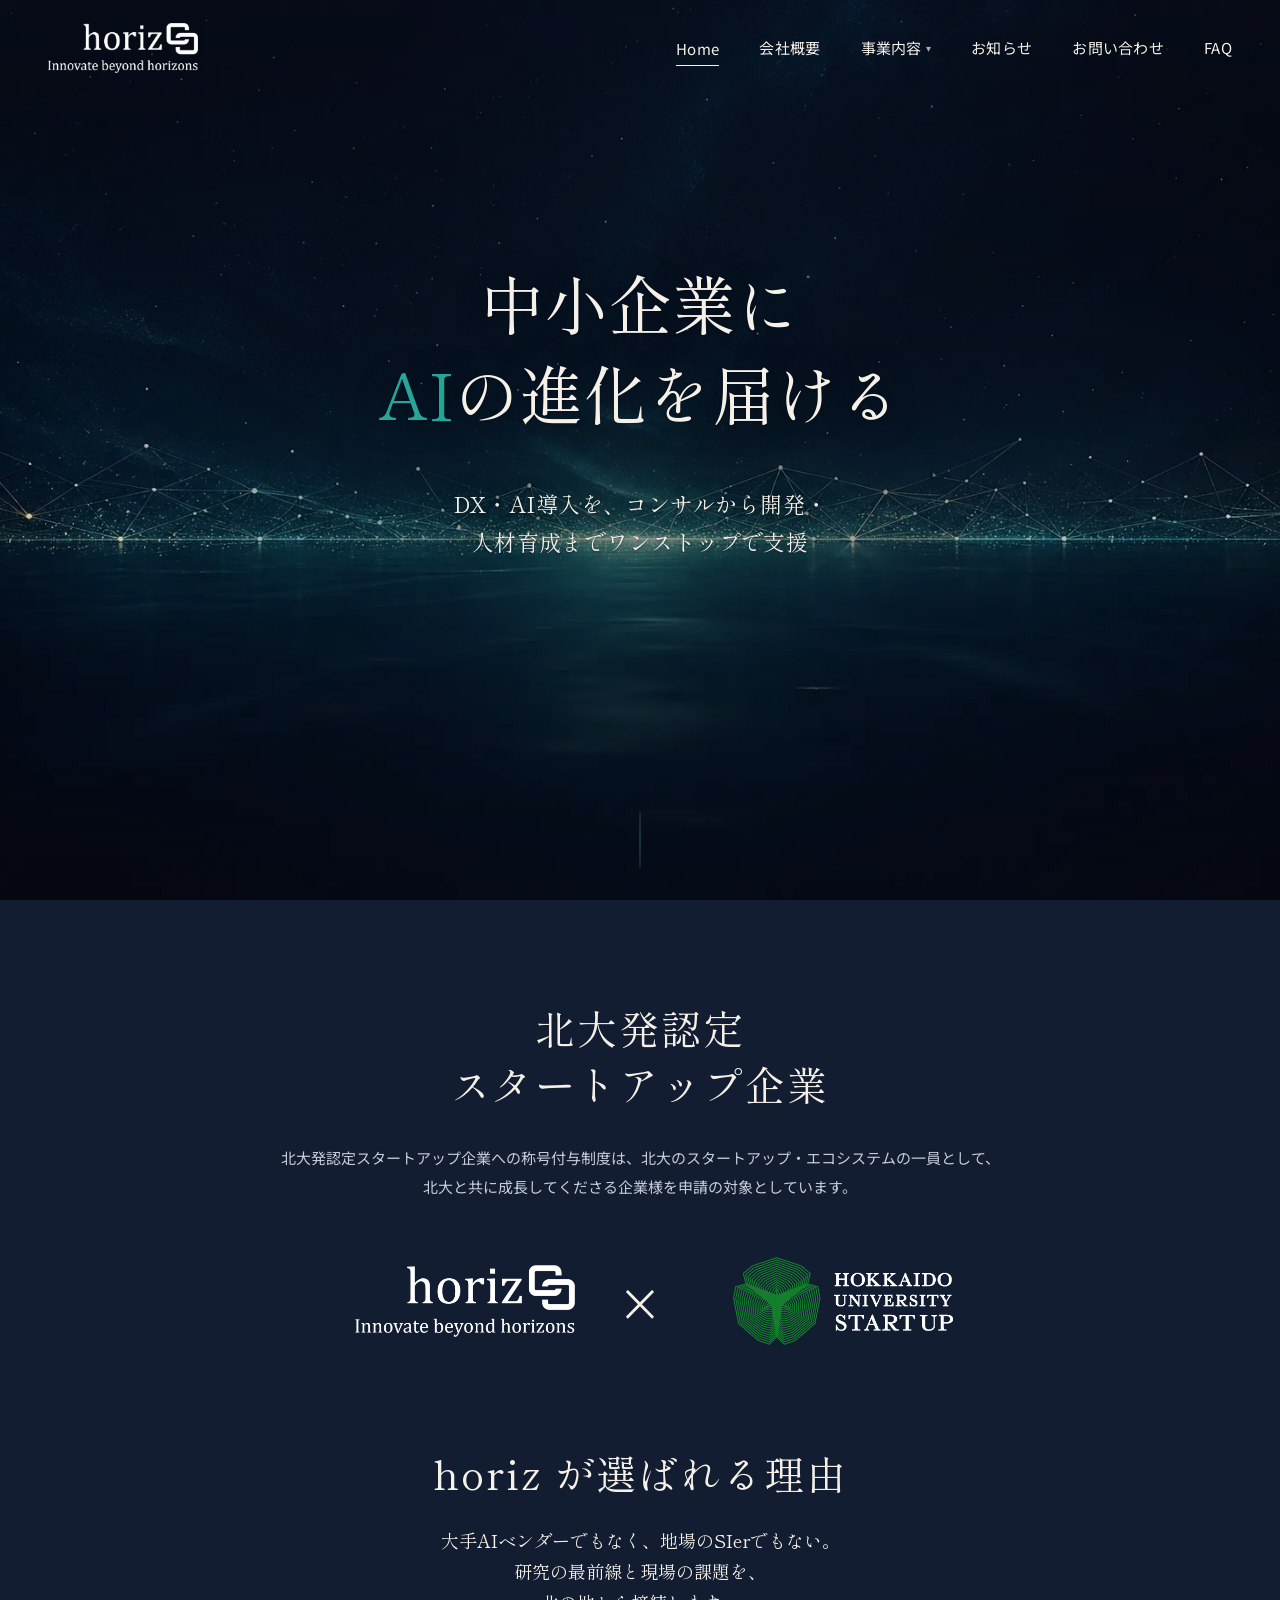
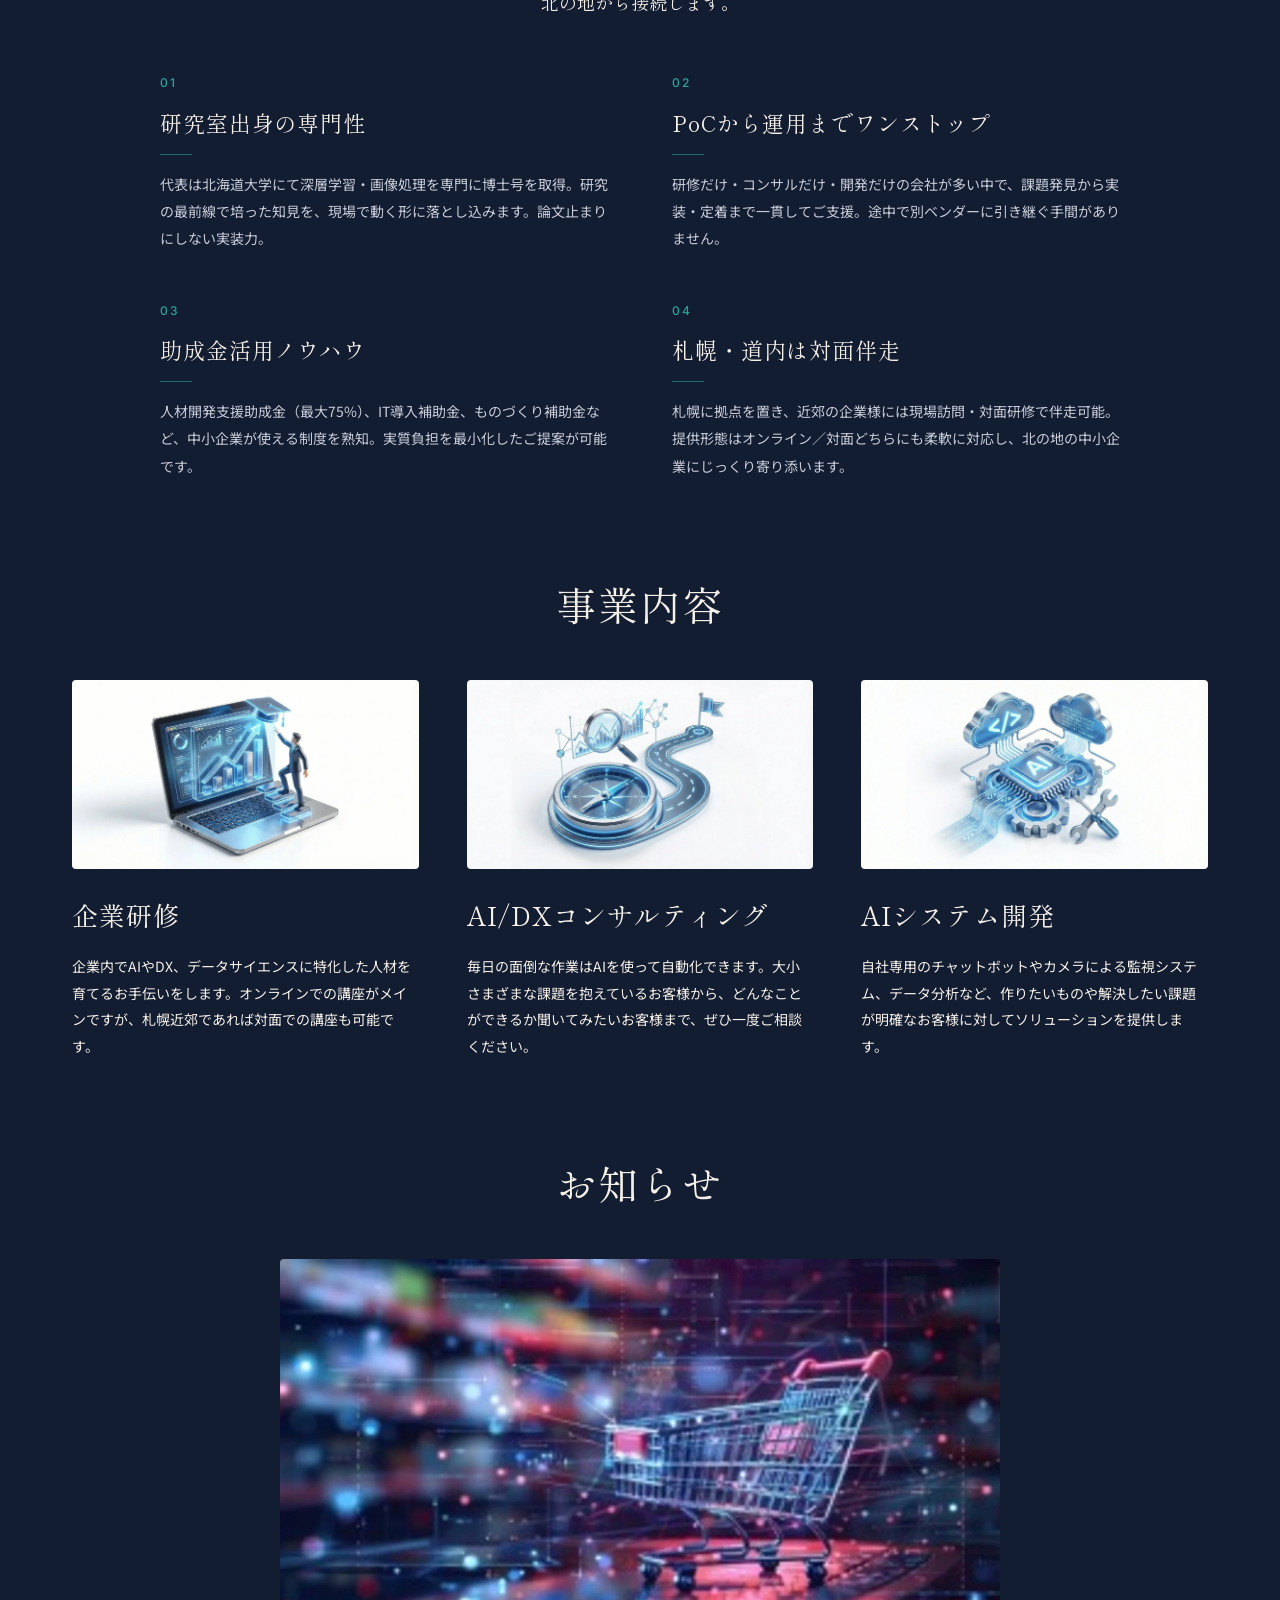
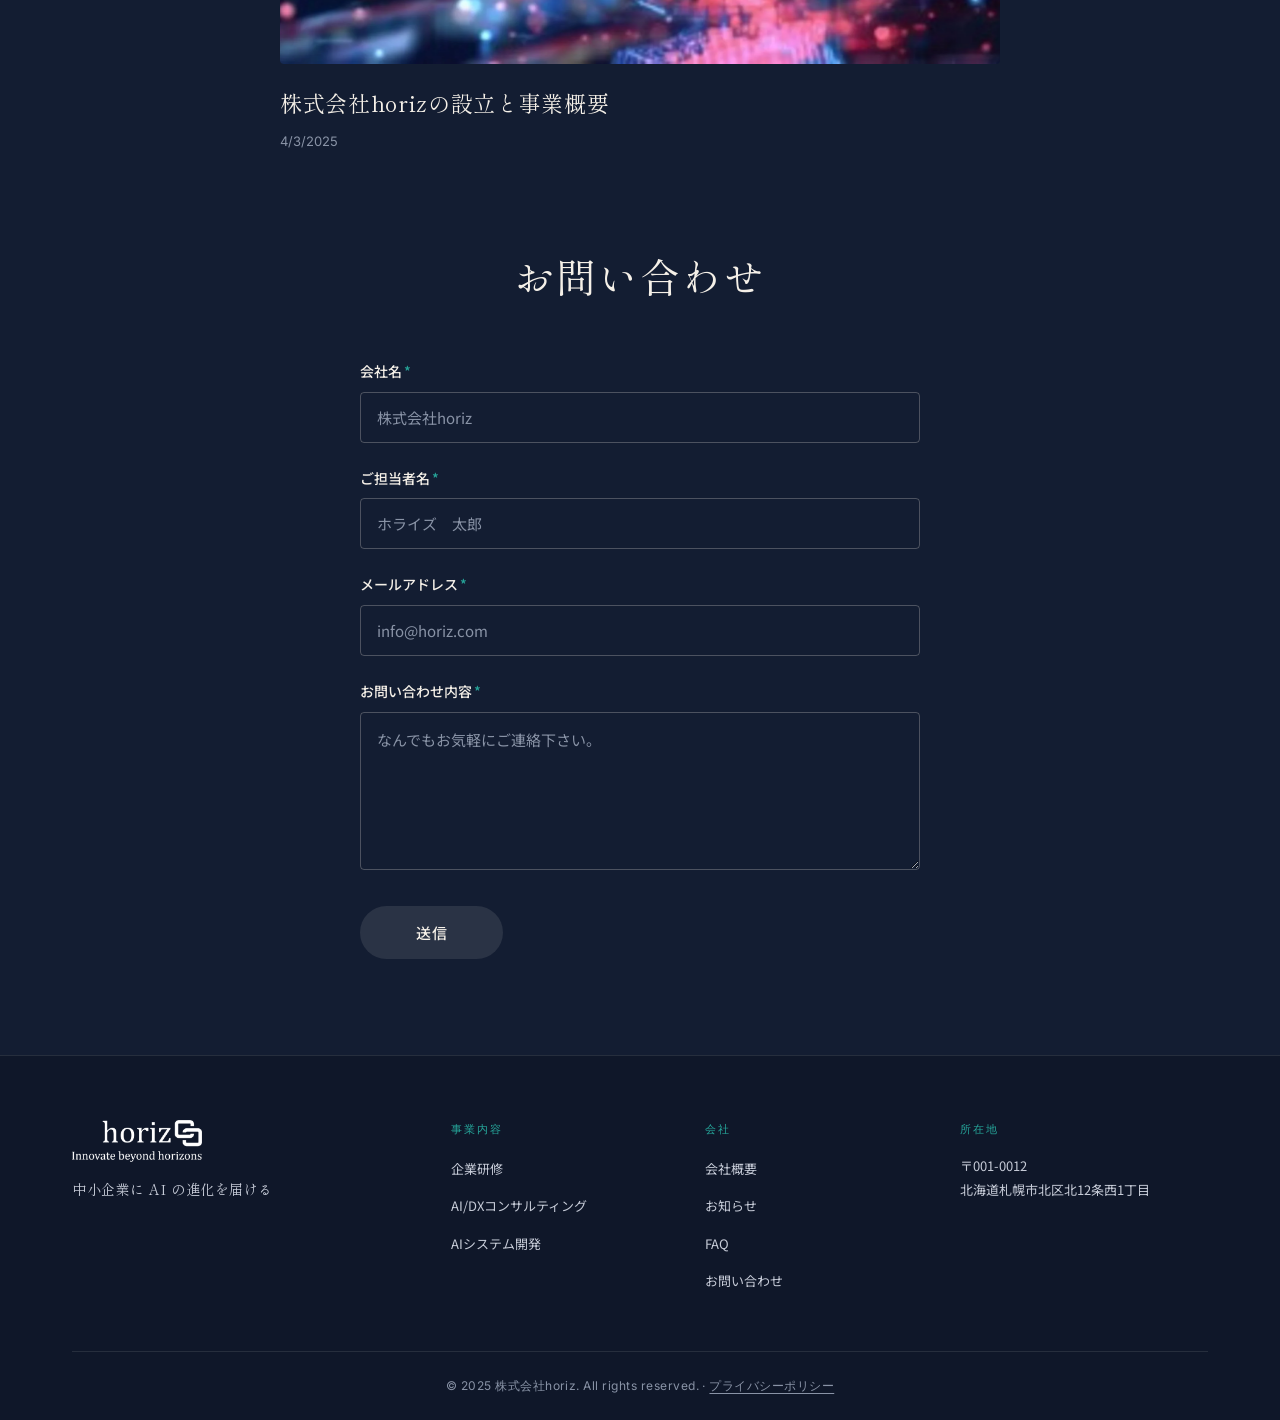
==== commit 19bd27fd: "fix: restore tappable nav, remove all motion animations, nudge HUS logo left" ====
--- a/index.html
+++ b/index.html
@@ -98,7 +98,6 @@
     </nav>
   </div>
 </header>
-<div class="nav-overlay" aria-hidden="true"></div>
 <main id="main" tabindex="-1">
 
 <section class="hero hero-home bg-home">
@@ -316,7 +315,6 @@
   // ────── ハンバーガー ──────
   var toggle = document.querySelector('.nav-toggle');
   var nav = document.querySelector('.primary-nav');
-  var overlay = document.querySelector('.nav-overlay');
   function closeNav() {
     if (nav) nav.classList.remove('is-open');
     if (toggle) {
@@ -326,7 +324,8 @@
     document.body.classList.remove('nav-locked');
   }
   if (toggle && nav) {
-    toggle.addEventListener('click', function () {
+    toggle.addEventListener('click', function (e) {
+      e.stopPropagation();
       var open = nav.classList.toggle('is-open');
       toggle.classList.toggle('is-open', open);
       toggle.setAttribute('aria-expanded', open ? 'true' : 'false');
@@ -335,7 +334,12 @@
     nav.querySelectorAll('a').forEach(function (a) {
       a.addEventListener('click', closeNav);
     });
-    if (overlay) overlay.addEventListener('click', closeNav);
+    // 暗いオーバーレイ部分(body::after)をタップしてもメニューを閉じる
+    document.addEventListener('click', function (e) {
+      if (!document.body.classList.contains('nav-locked')) return;
+      if (nav.contains(e.target) || toggle.contains(e.target)) return;
+      closeNav();
+    });
     document.addEventListener('keydown', function (e) {
       if (e.key === 'Escape') closeNav();
     });
--- a/assets/css/style.css
+++ b/assets/css/style.css
@@ -92,7 +92,7 @@
   cursor: pointer;
   position: relative;
   padding: 0;
-  z-index: 210; /* 開いたナビパネル(z:200相当)より前面に置いて×ボタンを押せるようにする */
+  z-index: 2; /* ヘッダー内で primary-nav(暗黙のauto=0) の上に置いて閉じる×を押せるようにする */
 }
 .nav-toggle span {
   position: absolute;
@@ -162,7 +162,7 @@
   position: absolute;
   top: 100%;
   left: 50%;
-  transform: translateX(-50%) translateY(8px);
+  transform: translateX(-50%);
   background: var(--bg-2);
   border: 1px solid var(--line);
   border-radius: 4px;
@@ -170,13 +170,11 @@
   min-width: 220px;
   opacity: 0;
   pointer-events: none;
-  transition: opacity 0.15s ease, transform 0.15s ease;
   z-index: 200;
 }
 .has-dropdown:hover .nav-dropdown {
   opacity: 1;
   pointer-events: auto;
-  transform: translateX(-50%) translateY(0);
 }
 .nav-sub-item {
   display: block;
@@ -200,7 +198,6 @@
     position: fixed;
     top: 0;
     right: 0;
-    bottom: 0;
     width: min(360px, 86vw);
     height: 100vh;
     height: 100dvh; /* iOS Safari の動的ビューポート対応 */
@@ -211,7 +208,6 @@
     box-shadow: -16px 0 40px rgba(0,0,0,0.35);
     overflow-y: auto;
     -webkit-overflow-scrolling: touch;
-    z-index: 150; /* オーバーレイ(99)より前、トグル(210)より後ろ */
   }
   .primary-nav.is-open { transform: translateX(0); }
   .nav-list { flex-direction: column; align-items: stretch; gap: 4px; }
@@ -243,18 +239,12 @@
   .caret { display: none; }
 
   body.nav-locked { overflow: hidden; }
-  body.nav-locked .nav-overlay {
-    opacity: 1;
-    pointer-events: auto;
-  }
-  .nav-overlay {
+  body.nav-locked::after {
+    content: '';
     position: fixed;
     inset: 0;
     background: rgba(0,0,0,0.5);
-    z-index: 120;
-    opacity: 0;
-    pointer-events: none;
-    transition: opacity 0.25s ease;
+    z-index: 99; /* ヘッダー(z:100)より下 = ヘッダー内のメニュー＆トグルは前面のままタップ可 */
   }
 }
 
@@ -587,11 +577,11 @@
   color: var(--ink-1);
   line-height: 1;
 }
-.hus-img { width: 220px; }
+.hus-img { width: 220px; transform: translateX(-12px); }
 @media (max-width: 720px) {
   .hus-lockup { gap: 14px; flex-wrap: nowrap; }
   .hus-horiz { width: 130px; }
-  .hus-img { width: 130px; }
+  .hus-img { width: 130px; transform: translateX(-8px); }
   .hus-x { font-size: 28px; }
 }
 
@@ -1160,36 +1150,14 @@
   .scroll-progress { display: none; }
 }
 
-/* ────────────────────────────────────────────────────────────
-   ヒーローテキスト reveal アニメーション
-   ──────────────────────────────────────────────────────────── */
+/* ヒーロー reveal アニメーション — 要望により無効化 */
 .hero-title .hero-line,
 .hero-lede,
 .page-hero-title {
-  animation: hero-reveal 0.9s cubic-bezier(.16,.7,.16,1) both;
-}
-.hero-title .hero-line:nth-child(1) { animation-delay: 0.05s; }
-.hero-title .hero-line:nth-child(2) { animation-delay: 0.20s; }
-.hero-lede { animation-delay: 0.40s; }
-.page-hero-title { animation-delay: 0.10s; }
-
-@keyframes hero-reveal {
-  from {
-    opacity: 0;
-    transform: translateY(16px);
-    filter: blur(2px);
-  }
-  to {
-    opacity: 1;
-    transform: none;
-    filter: none;
-  }
-}
-
-@media (prefers-reduced-motion: reduce) {
-  .hero-title .hero-line,
-  .hero-lede,
-  .page-hero-title { animation: none; }
+  animation: none;
+  opacity: 1;
+  transform: none;
+  filter: none;
 }
 
 /* ────────────────────────────────────────────────────────────
@@ -1298,24 +1266,15 @@
 }
 .scroll-indicator-line {
   position: absolute;
-  top: -56px;
+  top: 0;
   left: 0;
   width: 100%;
   height: 56px;
   background: linear-gradient(to bottom, transparent 0%, var(--teal) 50%, transparent 100%);
-  animation: scroll-line 2.4s cubic-bezier(.65,.05,.35,1) infinite;
-}
-@keyframes scroll-line {
-  0%   { top: -56px; }
-  60%  { top: 56px; }
-  100% { top: 56px; }
+  opacity: 0.6;
 }
 @media (max-width: 720px) {
   .scroll-indicator { bottom: 20px; height: 40px; }
-  .scroll-indicator-line { animation-duration: 2s; }
-}
-@media (prefers-reduced-motion: reduce) {
-  .scroll-indicator-line { animation: none; opacity: 0.6; top: 0; }
 }
 
 /* picture 要素のデフォルトレイアウト */
@@ -1445,8 +1404,6 @@
   z-index: 90;
   opacity: 0;
   pointer-events: none;
-  transform: translateY(8px);
-  transition: opacity 0.25s ease, transform 0.25s ease, background 0.2s ease;
   backdrop-filter: blur(8px);
   -webkit-backdrop-filter: blur(8px);
   display: flex;
@@ -1457,7 +1414,6 @@
 .back-to-top.is-visible {
   opacity: 1;
   pointer-events: auto;
-  transform: none;
 }
 .back-to-top:hover {
   background: var(--teal);
@@ -1472,7 +1428,7 @@
   position: fixed;
   left: 50%;
   bottom: 16px;
-  transform: translateX(-50%) translateY(80px);
+  transform: translateX(-50%);
   background: var(--teal);
   color: #fff;
   padding: 14px 32px;
@@ -1486,13 +1442,11 @@
   z-index: 80;
   opacity: 0;
   pointer-events: none;
-  transition: opacity 0.3s ease, transform 0.3s cubic-bezier(.2,.7,.2,1);
   display: none; /* デスクトップでは非表示 */
 }
 .floating-cta.is-visible {
   opacity: 1;
   pointer-events: auto;
-  transform: translateX(-50%);
 }
 .floating-cta:hover { background: var(--teal-2); color: #fff; }
 @media (max-width: 720px) {
